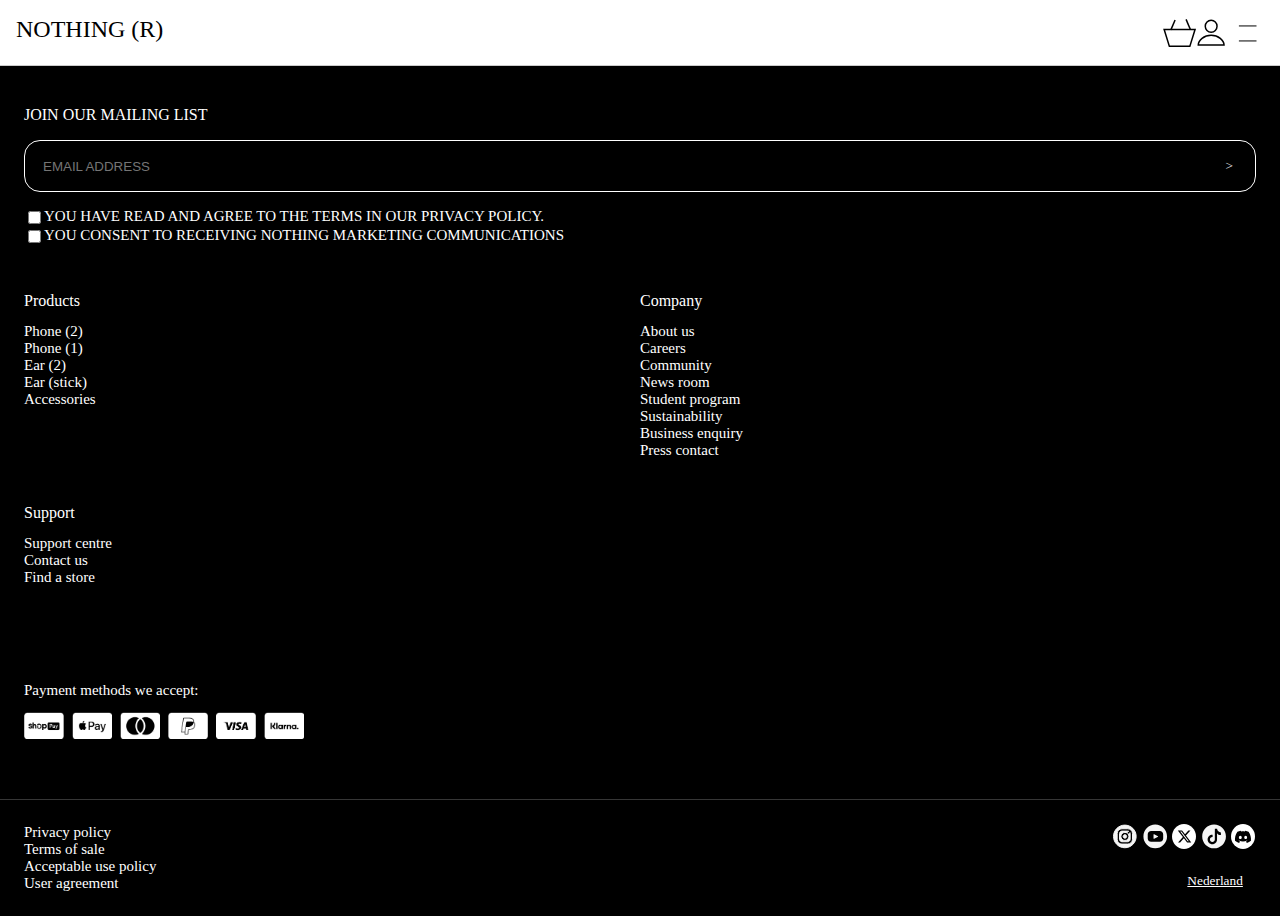
==== phone2.html @ 3a797d5d "Add files via upload" ====
<!DOCTYPE html>
<html lang="en">
	
<head>
	<meta charset="UTF-8">
	<meta name="author" content="Felix Nierman">
	<meta name="viewport" content="width=device-width, initial-scale=1">
	
	<title>Nothing FED Project</title>
	
	<link href="styles/style.css" rel="stylesheet">
	<link rel="icon" type="image/png" href="images/faviconNothing.png">
</head>
<header>
	<!-- Kan verschillende navjes maken voor de verschillende a'tjes -->
	<h1>NOTHING (R)</h1>
	<nav>
		<!-- je kan in een h1 een img zetten. zet de alt Homepagina van Nothing -->
		
		<a href="#"><svg><g stroke="#000" stroke-width="1.5"><path d="m26.8206 27.3565 5.2376-16.7608h-30.90195l5.23762 16.7608z"></path><path d="m12.0775.93459-4.19012 9.95171"></path><path d="m23.0775.35252 4.19 9.95178"></path></g></svg></a>
		<a href="#"><svg><g stroke="#000" stroke-width="1.5"><path d="m14.1563 16.2843c7.114 0 12.881 4.8681 12.881 9.7361h-25.76191c0-4.868 5.76698-9.7361 12.88091-9.7361z"></path><ellipse cx="14.1557" cy="7.2445" rx="5.895" ry="5.89502"></ellipse></g></svg></a>
		
		<button>
			<svg xmlns="http://www.w3.org/2000/svg"><path d="m.892578.939453h17.607422" stroke="#000"></path></svg>
			<svg xmlns="http://www.w3.org/2000/svg"><path d="m.892578.939453h17.607422" stroke="#000"></path></svg>
		</button>
	</nav>
	<nav>
		<ul>
			<li>
				<a href="#">phone</a>
			</li>
			<li>
				<a href="#">audio</a>
			</li>
			<li>
				<a href="#">store</a>
			</li>
			<li>
				<a href="#">community</a>
			</li>
			<li>
				<a href="#">support</a>
			</li>
		</ul>
	</nav>
</header>
<body>
	<!-- foto telefoon -->
	<!-- Phone (2)
 333 reviews
Come to the bright side
Uniquely designed Nothing OS 2.0

New Glyph Interface

50 MP dual rear camera + 32 MP front camera

6.7” flexible LTPO AMOLED display

Snapdragon® 8+ Gen 1 -->


<!-- knopjes -->















	<footer>

		<p>JOIN OUR MAILING LIST</p>
		<forum>
			<div>
				<input type="text" placeholder="EMAIL ADDRESS">
				<button>></button>
			</div>
		</forum>
		<!-- vraag of for goed is  -->
		<div>
			<input type="checkbox"><label for="privacy policy">YOU HAVE READ AND AGREE TO THE TERMS IN OUR PRIVACY POLICY.</label>
		</div>
		<div>
			<input type="checkbox"><label for="marketing">YOU CONSENT TO RECEIVING NOTHING MARKETING COMMUNICATIONS</label>
		</div>
		<nav>
			<div>
				<h2>Products</h2>
				<ul>
					<li>
						<a href="#">Phone (2)</a>
					</li>
					<li>
						<a href="#">Phone (1)</a>
					</li>
					<li>
						<a href="#">Ear (2)</a>
					</li>
					<li>
						<a href="#">Ear (stick)</a>
					</li>
					<li>
						<a href="#">Accessories</a>
					</li>
				</ul>
			</div>

			<div>
				<h2>Company</h2>
				<ul>
					<li>
						<a href="#">About us</a>
					</li>
					<li>
						<a href="#">Careers</a>
					</li>
					<li>
						<a href="#">Community</a>
					</li>
					<li>
						<a href="#">News room</a>
					</li>
					<li>
						<a href="#">Student program</a>
					</li>
					<li>
						<a href="#">Sustainability</a>
					</li>
					<li>
						<a href="#">Business enquiry</a>
					</li>
					<li>
						<a href="#">Press contact</a>
					</li>
				</ul>
			</div>
			
			<div>
				<h2>Support</h2>
				<ul>
					<li>
						<a href="#">Support centre</a>
					</li>
					<li>
						<a href="#">Contact us</a>
					</li>
					<li>
						<a href="#">Find a store</a>
					</li>
				</ul>
			</div>
		</nav>
			<h2>Payment methods we accept:</h2>
			<ul>
				<li>
					<img alt="Shop pay" src="./images/shopPay.png">
				</li>
				<li>
					<img alt="Apple pay" src="./images/applePay.png">
				</li>
				<li>
					<img alt="Mastercard" src="./images/mastercard.png">
				</li>
				<li>
					<img alt="Paypal" src="./images/paypal.png">
				</li>
				<li>
					<img alt="Visa" src="./images/visa.png">
				</li>
				<li>
					<img alt="Klarna" src="./images/klarna.png">
				</li>
			</ul>
		<nav>
			<div>
			<a href="#">Privacy policy</a>
			<a href="#">Terms of sale</a>
			<a href="#">Acceptable use policy</a>
			<a href="#">User agreement</a>
		</div>

		<!-- Socials -->
		<div>
			<a href="#"><svg><g fill="#f5f5f5" stroke="#f5f5f5"><path d="m10.1438 12.4257c0-.9704.7883-1.7587 1.7587-1.7587.9705 0 1.7588.7883 1.7588 1.7587s-.7883 1.7588-1.7588 1.7588c-.9704 0-1.7587-.7884-1.7587-1.7588z"></path><path d="m8.98265 7.1123h5.71785c.3594 0 .701.07758 1.0089.21688-.0259-.00151-.0521-.00227-.0784-.00227-.7378 0-1.3382.60031-1.3382 1.33814 0 .24471.0658.47453.1808.67235-.6987-.58304-1.597-.9344-2.5752-.9344-2.21879 0-4.0266 1.8078-4.0266 4.0266 0 2.2185 1.80393 4.0266 4.0266 4.0266 2.2188 0 4.0266-1.8078 4.0266-4.0266 0-.9903-.3601-1.8987-.9561-2.60105.1949.11109.4207.17465.6621.17465.7378 0 1.3381-.60032 1.3381-1.33815 0-.01247-.0001-.02491-.0005-.03731.1203.28948.1867.60679.1867.93938v5.71788c0 1.354-1.1008 2.4548-2.4548 2.4548h-5.71785c-1.35398 0-2.45482-1.1008-2.45482-2.4548v-5.71788c0-1.35398 1.10084-2.45482 2.45482-2.45482z"></path><path d="m.526123 12.4261c0-6.24792 5.067827-11.31575 11.315677-11.31575 6.2514 0 11.3158 5.06773 11.3158 11.31575 0 6.2479-5.0679 11.3157-11.3158 11.3157-6.24785 0-11.315677-5.0678-11.315677-11.3157zm14.174677 7.6597c2.648 0 4.8043-2.1517 4.8043-4.8008v-5.71786c0-2.65234-2.1561-4.80437-4.8043-4.80437h-5.71789c-2.64852 0-4.80437 2.15585-4.80437 4.80437v5.71786c0 2.6491 2.15639 4.8008 4.80437 4.8008z"></path></g></svg></a>
			<a href="#"><svg><g fill="#f5f5f5"><path d="m14.9187 12.3301-3.7219-2.0243c-.1528-.0852-.6748.0249-.6748.1989v3.9492c0 .174.5185.2841.6712.2024l3.8889-1.9248c.1562-.0853-.0072-.3126-.1634-.4014z"></path><path d="m12.2339.610352c-6.52401 0-11.815687 5.291678-11.815687 11.815748 0 6.524 5.291677 11.8157 11.815687 11.8157 6.5241 0 11.8158-5.2917 11.8158-11.8157 0-6.52407-5.2882-11.815748-11.8158-11.815748zm7.9447 13.832948c0 1.8716-1.5165 3.3917-3.3917 3.3917h-8.66911c-1.87162 0-3.39165-1.5165-3.39165-3.3917v-4.0345c0-1.87158 1.51647-3.39161 3.39165-3.39161h8.66911c1.8716 0 3.3917 1.51648 3.3917 3.39161z"></path></g></svg></a>
			<a href="#"><svg><g clip-path="url(#clip0_520_5)"><path d="M12 25C18.6274 25 24 19.4036 24 12.5C24 5.59644 18.6274 0 12 0C5.37258 0 0 5.59644 0 12.5C0 19.4036 5.37258 25 12 25Z" fill="white"></path><path d="M16.4023 6.40625H18.4707L13.9531 11.5684L19.2676 18.5938H15.1074L11.8467 14.334L8.12012 18.5938H6.04883L10.8799 13.0713L5.78516 6.40625H10.0508L12.9951 10.2998L16.4023 6.40625ZM15.6758 17.3574H16.8213L9.42676 7.57812H8.19629L15.6758 17.3574Z" fill="black"></path></g><defs><clipPath id="clip0_520_5"><rect width="24" height="25" fill="white"></rect></clipPath></defs></svg></a>
			<a href="#"><svg><path d="m12.0715.610352c-6.55393 0-11.86984 5.315918-11.86984 11.869848 0 6.5539 5.31591 11.8698 11.86984 11.8698 6.5539 0 11.8698-5.3159 11.8698-11.8698 0-6.55393-5.3123-11.869848-11.8698-11.869848zm6.8322 10.385648c-.1284.0107-.2533.0178-.3818.0178-1.4021 0-2.7079-.7064-3.4749-1.87658v6.39338c0 2.6116-2.1157 4.7272-4.7273 4.7272-2.61154 0-4.7272-2.1156-4.7272-4.7272s2.11566-4.7272 4.7272-4.7272c.0999 0 .1963.0071.2926.0142v2.3297c-.0963-.0107-.1927-.0285-.2926-.0285-1.33073 0-2.41175 1.081-2.41175 2.4118s1.08102 2.4118 2.41175 2.4118c1.3308 0 2.5081-1.0489 2.5081-2.3833l.025-10.86013h2.2263c.2105 1.99793 1.8195 3.55702 3.8246 3.7033v2.58663z" fill="#f5f5f5"></path></svg></a>
			<a href="#"><svg><ellipse cx="12" cy="12.5" fill="#fff" rx="12" ry="12.5"></ellipse><path d="m17.5781 7.66406c1.8047 2.67974 2.7071 5.68754 2.3789 9.16014 0 0 0 .0274-.0273.0274-1.2031.9023-2.5703 1.5859-4.0195 2.0234-.0274.0273-.0274 0-.0547 0-.3008-.4375-.5743-.875-.8203-1.3398 0-.0274 0-.0547.0273-.0821.4375-.164.8477-.3554 1.2578-.6015.0274 0 .0274-.0547 0-.0821-.082-.0547-.1641-.1093-.2461-.1914-.0273 0-.0273 0-.0547 0-2.5976 1.2031-5.4414 1.2031-8.06638 0-.02734 0-.05468 0-.05468 0-.08203.0821-.16406.1367-.2461.1914-.05468.0274-.02734.0821 0 .0821.38282.2461.82032.4375 1.25782.6015.02734.0274.02734.0547.02734.0821-.24609.4648-.51953.9023-.82031 1.3398-.02735 0-.05469.0273-.05469 0-1.44922-.4375-2.81641-1.1211-4.01953-2.0234-.02735 0-.02735-.0274-.02735-.0274-.27343-3.0078.30079-6.043 2.37891-9.16014h.02735c1.03906-.49218 2.13281-.82031 3.2539-1.01172.02734-.02734.05469 0 .05469 0 .16406.27344.30073.57422.41013.84766 1.2305-.19141 2.461-.19141 3.6914 0 .1094-.27344.2461-.57422.4102-.84766 0 0 .0273-.02734.0547 0 1.1211.19141 2.2148.51954 3.2539 1.01172zm-8.25779 7.32814c.79299 0 1.44919-.7383 1.44919-1.6133 0-.9023-.6289-1.6133-1.44919-1.6133-.79297 0-1.44922.711-1.44922 1.6133 0 .875.65625 1.6133 1.44922 1.6133zm5.33199 0c.8204 0 1.4493-.7383 1.4493-1.6133.0273-.9023-.6289-1.6133-1.4493-1.6133-.7929 0-1.4218.711-1.4218 1.6133 0 .875.6289 1.6133 1.4218 1.6133z" fill="#000"></path></svg></a>
		</div>
			<!-- /* Deze button laat een menu zien met allerlei landen */ -->
			<button>Nederland</button>
		</nav>
		
	</footer>
	<script src="scripts/script.js"></script>
</body>
	
</html>
---- styles/style.css ----
/**************/
/* CSS REMEDY */
/**************/
*, *::after, *::before {
  box-sizing:border-box;  
}






/*********************/
/* CUSTOM PROPERTIES */
/*********************/
@media (prefers-color-scheme: light) {
:root {
	/* startje */
	--color-text:#111;
	--color-background:#eee;

	--color-main: black;
	--color-secondary: white;
	--color-accent: #002F6C;

	--background-color-main: white;
	--background-color-secondary: black;
	--background-color-accent: #002F6C;
	
	--border-color: rgba(0,0,0,0.2);
}
}

/* wel of geen dark of light mode? */
@media (prefers-color-scheme: dark) {
:root {
	/* startje */
	--color-text:#111;
	--color-background:#eee;

	--color-main: black;
	--color-secondary: white;
	--color-accent: #002F6C;

	--background-color-main: white;
	--background-color-secondary: black;
	--background-color-accent: #002F6C;
	
	--border-color: rgba(0,0,0,0.2);
}
}


/****************/
/* JOUW STYLING */
/****************/

/* jouw code */
header {
	display: flex;
	border-bottom: solid var(--border-color) 1px;
	padding: 1em;
}

nav {
	display: flex;
	align-items: center;

}

h1 {
	font-family: "Ndot";
	font-size: 1.5em;
	font-weight: 100;
	margin: 0 auto 0 0;
	color: var(--color-main);
}

nav a {
	display: flex;
	fill: none;
}

nav a svg{
	width: 34px;
	height: 28px;
}

nav button {
	height: 2.5em;
	width: 2.5em;
	position: relative;
	border: none;
	background-color: transparent;
	display: block;
}

nav button:hover {
	cursor: pointer;
}

nav button svg{
	width: 1.4em;
	height: 2px;
	margin: .2em 0em;
	transition: .2s;
}

header nav button svg:nth-of-type(1).animation1{
	transform: translateY(7px) rotate(45deg);
}

header nav button svg:nth-of-type(2).animation2{
	transform: translateY(-7px) rotate(-45deg);
}

header nav:nth-of-type(2) {
	position: absolute;
	left: 0;
	right: 0;
	bottom: auto;
	top: 4.1em;

	translate: -100% -100%;

	z-index: 2;

	background-color: var(--background-color-main);
	
}

header nav:nth-of-type(2).showMenu {
	translate: 0% 0%;
}

header nav:nth-of-type(2) ul {
	display: flex;
	flex-direction: column;
	list-style: none;
	
	font-family: "Ndot";
	margin: 0;
	padding: 0;
	width: 100%;
}

header nav:nth-of-type(2) ul li a {
	padding: 1em 1em 1em 1em;
	border-bottom: solid var(--border-color) 1px;
	text-decoration: none;
	color: var(--color-main);
}

/* ////////////////////////////////// */
/* 				body				  */
/* ////////////////////////////////// */


body {
	margin: 0;
	padding: 0;
	font-family: "Ntype 82 Mono";
}

@media screen and (min-width: 700px) {
	section section {
		display: grid;
		grid-template-columns: 2fr 400px;
		
	}
}

/* > betekent direct-child-combinator */
body > p:first-of-type {
	text-align: center;
	position: sticky;
	top: 0;
	background-color: var(--background-color-main);
	z-index: 1;
	padding: .1em 0;
	margin: 0;
	border-bottom: solid var(--border-color) 1px;

}

section div:first-of-type {
	position: relative;
	overflow: hidden;
	
	display: flex;
	justify-content: center;
	height: 50em;
}

section div:nth-of-type(2) {
	width: 90%;
	margin: auto auto 2em auto ;
}

section div:first-of-type p {
	font-family: "Ndot";
	font-weight: 500;
	font-size: 5em;
	writing-mode: vertical-rl;


	position: absolute;
	left: 0;
	margin: 0;
}

section:last-of-type div:first-of-type p {
	color: white;
}

section div img {
	min-height: fit-content;
	min-width: 100%;
	object-fit: cover;
}

section a:focus {
	background-color: #012452;
	outline: solid #012452;
}

section a {
	display: flex;
	justify-content: center;
	align-content: center;

	background-color: var(--background-color-accent);
	color: var(--color-secondary);

	border-radius: 3em;
	padding: .8em;

	text-decoration: none;
	width: 100%;
}

section:nth-of-type(2) ul li{
	list-style: none;
}

section:nth-of-type(2) ul li p:first-of-type{
	font-weight: bold;
}
/* ////////////////////////////////// */
/* 				FOOTER				  */
/* ////////////////////////////////// */

footer {
	background-color: var(--background-color-secondary);
	color: var(--color-secondary);
	padding: 1.5em;

}

footer forum div {
	border: solid var(--color-secondary) 1px;
	border-radius: 1em;
	padding: 1em;
	background-color: var(--background-color-secondary);
	display: flex;
	justify-content: space-between;
	position: relative;
}

footer forum div input[type="text"] {
	border: none;
	background-color: transparent;
}

footer forum div button {
	font-family: "Ndot";
	border: none;
	background-color: transparent;
	color: var(--color-secondary);
}

footer > div:nth-of-type(1) {
	margin-top: 1em;
	display: flex;
	align-items: flex-start;	
}

footer > div:nth-of-type(2) {
	margin-bottom: 1em;	
	display: flex;
	align-items: flex-start;	
}

footer > div label {
	font-size: 15px;
	font-weight: lighter;
}

footer nav:nth-of-type(1) {
	display: grid;
	grid-template-columns: 1fr 1fr;
	align-items: start;
	margin-bottom: 5em;
}

footer nav:nth-of-type(1) div {
	display: flex;
	flex-direction: column;
	margin: 1em 0;

}

footer nav:nth-of-type(1) div h2 {
	font-size: 16px;
	font-weight: lighter;
}

footer nav:nth-of-type(1) div ul {
	list-style: none;
	margin: 0;
	padding: 0;

}

footer nav:nth-of-type(1) div ul li a{
	text-decoration: none;
	color: var(--color-secondary);
}

footer > h2 {
	font-weight: lighter;
	font-size: 15px;
}

footer > ul {
	list-style: none;
	display: flex;
	padding: 0;
	margin: 0 0 5em 0;
}

footer > ul li img {
	width: 2.5em;
	margin: 0 .5em 0 0;

}

footer > nav:nth-of-type(2) {
	display: grid;
	grid-template-columns: 1fr 1fr;
	align-items: start;
	border-top: solid rgb(54, 54, 54) 1px;
	padding: 1.5em;
	margin: -1.5em;
	position: relative;
}

footer > nav:nth-of-type(2) div:nth-of-type(1){
	display: flex;
	flex-direction: column;
}

footer > nav:nth-of-type(2) div:nth-of-type(2){
	display: flex;
	justify-content: end;
}

footer > nav a {
	font-weight: lighter;
	font-size: 15px;
	text-decoration: none;
	color: var(--color-secondary);
}

footer > nav a svg {
	fill: none;
	height: 25px;
	width: 25px;
	margin: 0 0 0 .3em;
}

footer > nav button {
	width: 3em;
	color: var(--color-secondary);
	text-decoration: underline;
	font-family: "Ntype 82 Mono";
	position: absolute;
	right: 4.4em;
	bottom: 1.4em;
}
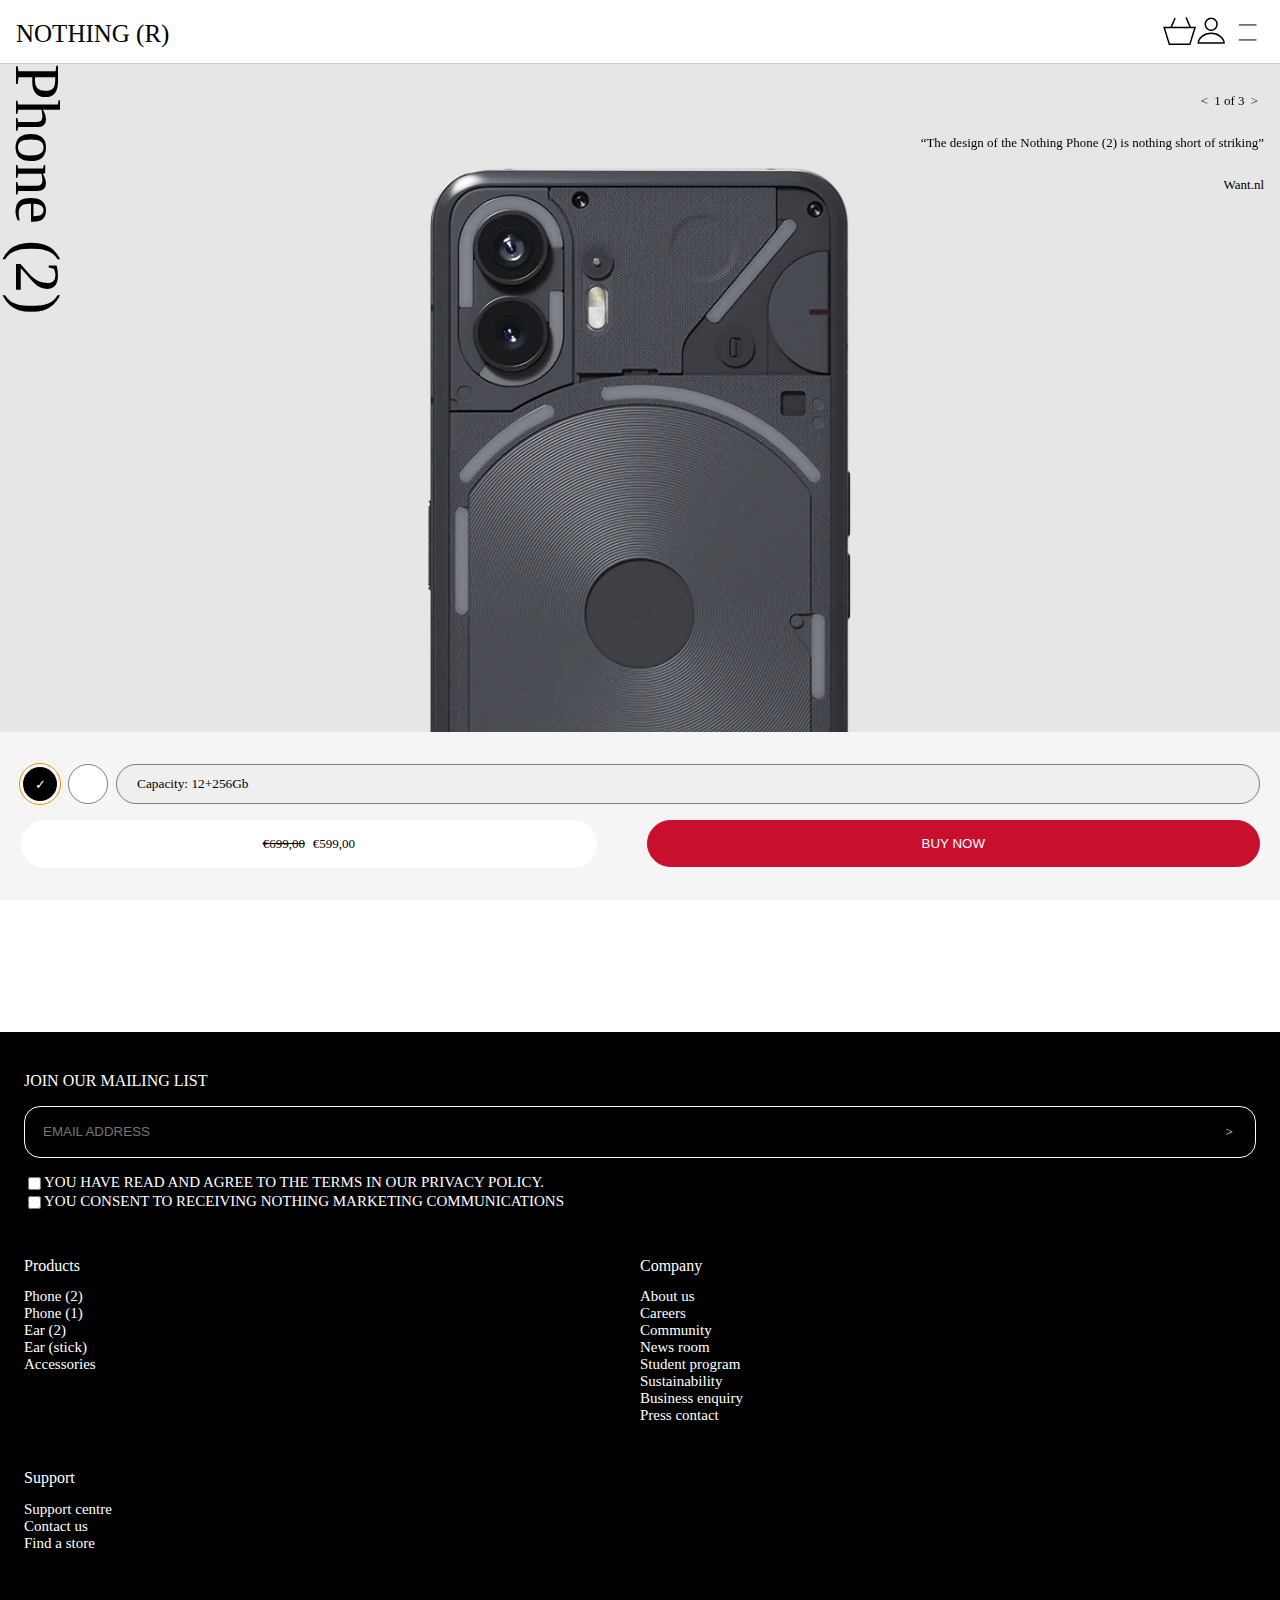
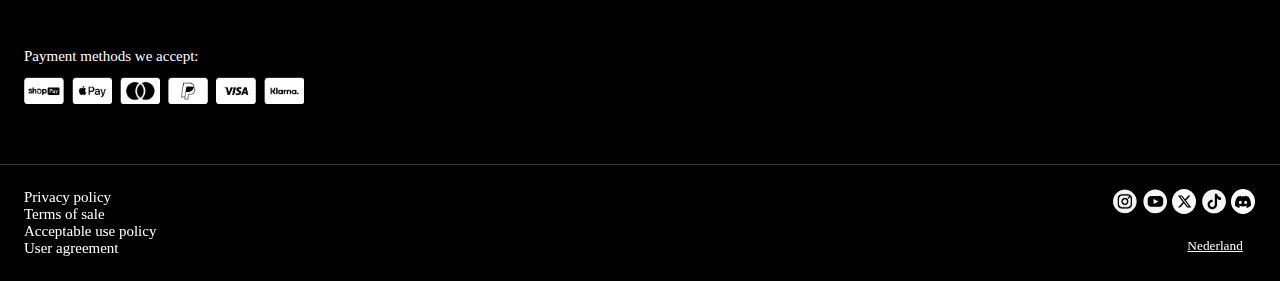
==== commit 39594c49: "Add files via upload" ====
--- a/phone2.html
+++ b/phone2.html
@@ -12,14 +12,10 @@
 	<link rel="icon" type="image/png" href="images/faviconNothing.png">
 </head>
 <header>
-	<!-- Kan verschillende navjes maken voor de verschillende a'tjes -->
-	<h1>NOTHING (R)</h1>
+	<h1> <a href="./index.html">NOTHING (R)</a></h1>
 	<nav>
-		<!-- je kan in een h1 een img zetten. zet de alt Homepagina van Nothing -->
-		
-		<a href="#"><svg><g stroke="#000" stroke-width="1.5"><path d="m26.8206 27.3565 5.2376-16.7608h-30.90195l5.23762 16.7608z"></path><path d="m12.0775.93459-4.19012 9.95171"></path><path d="m23.0775.35252 4.19 9.95178"></path></g></svg></a>
-		<a href="#"><svg><g stroke="#000" stroke-width="1.5"><path d="m14.1563 16.2843c7.114 0 12.881 4.8681 12.881 9.7361h-25.76191c0-4.868 5.76698-9.7361 12.88091-9.7361z"></path><ellipse cx="14.1557" cy="7.2445" rx="5.895" ry="5.89502"></ellipse></g></svg></a>
-		
+		<a href="./index.html"><svg><g stroke="#000" stroke-width="1.5"><path d="m26.8206 27.3565 5.2376-16.7608h-30.90195l5.23762 16.7608z"></path><path d="m12.0775.93459-4.19012 9.95171"></path><path d="m23.0775.35252 4.19 9.95178"></path></g></svg></a>
+		<a href="./index.html"><svg><g stroke="#000" stroke-width="1.5"><path d="m14.1563 16.2843c7.114 0 12.881 4.8681 12.881 9.7361h-25.76191c0-4.868 5.76698-9.7361 12.88091-9.7361z"></path><ellipse cx="14.1557" cy="7.2445" rx="5.895" ry="5.89502"></ellipse></g></svg></a>
 		<button>
 			<svg xmlns="http://www.w3.org/2000/svg"><path d="m.892578.939453h17.607422" stroke="#000"></path></svg>
 			<svg xmlns="http://www.w3.org/2000/svg"><path d="m.892578.939453h17.607422" stroke="#000"></path></svg>
@@ -27,41 +23,50 @@
 	</nav>
 	<nav>
 		<ul>
-			<li>
-				<a href="#">phone</a>
-			</li>
-			<li>
-				<a href="#">audio</a>
-			</li>
-			<li>
-				<a href="#">store</a>
-			</li>
-			<li>
-				<a href="#">community</a>
-			</li>
-			<li>
-				<a href="#">support</a>
-			</li>
+			<li><a href="./index.html">phone</a></li>
+			<li><a href="./index.html">audio</a></li>
+			<li><a href="./index.html">store</a></li>
+			<li><a href="./index.html">community</a></li>
+			<li><a href="./index.html">support</a></li>
 		</ul>
 	</nav>
 </header>
-<body>
-	<!-- foto telefoon -->
-	<!-- Phone (2)
- 333 reviews
-Come to the bright side
-Uniquely designed Nothing OS 2.0
-
-New Glyph Interface
-
-50 MP dual rear camera + 32 MP front camera
-
-6.7” flexible LTPO AMOLED display
-
-Snapdragon® 8+ Gen 1 -->
-
-
-<!-- knopjes -->
+<body class="phone2">
+	<section>
+		<div>
+			<p>Phone (2)</p>
+			<img src="./images/phone(2).png" alt="Picture of Phone 2 with an octopus behind it">
+		</div>
+		<div>
+			<div>
+				<button><</button>
+				<p>1 of 3</p>
+				<button>></button>
+			</div>
+			<p>“The design of the Nothing Phone (2) is nothing short of striking”</p>
+			<p>Want.nl</p>
+		</div>
+	</section>
+
+	<section>
+		<div>
+			<button class="active">✓</button>
+			<button>✓</button>
+			<button>Capacity: 12+256Gb</button>
+		</div>
+		<div>
+			<p>€699,00</p>
+			<p>€599,00</p>
+		</div>
+		
+			<button>BUY NOW</button>
+		
+	</section>
+	
+
+
+
+
 
 
 
@@ -80,37 +85,37 @@
 	<footer>
 
 		<p>JOIN OUR MAILING LIST</p>
-		<forum>
-			<div>
-				<input type="text" placeholder="EMAIL ADDRESS">
+		<form action="index.html">
+			<div>
+				<input type="email" placeholder="EMAIL ADDRESS">
 				<button>></button>
 			</div>
-		</forum>
+		</form>
 		<!-- vraag of for goed is  -->
 		<div>
-			<input type="checkbox"><label for="privacy policy">YOU HAVE READ AND AGREE TO THE TERMS IN OUR PRIVACY POLICY.</label>
-		</div>
-		<div>
-			<input type="checkbox"><label for="marketing">YOU CONSENT TO RECEIVING NOTHING MARKETING COMMUNICATIONS</label>
+			<input type="checkbox" id="privacy"><label for="privacy">YOU HAVE READ AND AGREE TO THE TERMS IN OUR PRIVACY POLICY.</label>
+		</div>
+		<div>
+			<input type="checkbox" id="marketing"><label for="marketing">YOU CONSENT TO RECEIVING NOTHING MARKETING COMMUNICATIONS</label>
 		</div>
 		<nav>
 			<div>
 				<h2>Products</h2>
 				<ul>
 					<li>
-						<a href="#">Phone (2)</a>
-					</li>
-					<li>
-						<a href="#">Phone (1)</a>
-					</li>
-					<li>
-						<a href="#">Ear (2)</a>
-					</li>
-					<li>
-						<a href="#">Ear (stick)</a>
-					</li>
-					<li>
-						<a href="#">Accessories</a>
+						<a href="./index.html">Phone (2)</a>
+					</li>
+					<li>
+						<a href="./index.html">Phone (1)</a>
+					</li>
+					<li>
+						<a href="./index.html">Ear (2)</a>
+					</li>
+					<li>
+						<a href="./index.html">Ear (stick)</a>
+					</li>
+					<li>
+						<a href="./index.html">Accessories</a>
 					</li>
 				</ul>
 			</div>
@@ -119,28 +124,28 @@
 				<h2>Company</h2>
 				<ul>
 					<li>
-						<a href="#">About us</a>
-					</li>
-					<li>
-						<a href="#">Careers</a>
-					</li>
-					<li>
-						<a href="#">Community</a>
-					</li>
-					<li>
-						<a href="#">News room</a>
-					</li>
-					<li>
-						<a href="#">Student program</a>
-					</li>
-					<li>
-						<a href="#">Sustainability</a>
-					</li>
-					<li>
-						<a href="#">Business enquiry</a>
-					</li>
-					<li>
-						<a href="#">Press contact</a>
+						<a href="./index.html">About us</a>
+					</li>
+					<li>
+						<a href="./index.html">Careers</a>
+					</li>
+					<li>
+						<a href="./index.html">Community</a>
+					</li>
+					<li>
+						<a href="./index.html">News room</a>
+					</li>
+					<li>
+						<a href="./index.html">Student program</a>
+					</li>
+					<li>
+						<a href="./index.html">Sustainability</a>
+					</li>
+					<li>
+						<a href="./index.html">Business enquiry</a>
+					</li>
+					<li>
+						<a href="./index.html">Press contact</a>
 					</li>
 				</ul>
 			</div>
@@ -149,13 +154,13 @@
 				<h2>Support</h2>
 				<ul>
 					<li>
-						<a href="#">Support centre</a>
-					</li>
-					<li>
-						<a href="#">Contact us</a>
-					</li>
-					<li>
-						<a href="#">Find a store</a>
+						<a href="./index.html">Support centre</a>
+					</li>
+					<li>
+						<a href="./index.html">Contact us</a>
+					</li>
+					<li>
+						<a href="./index.html">Find a store</a>
 					</li>
 				</ul>
 			</div>
@@ -183,19 +188,19 @@
 			</ul>
 		<nav>
 			<div>
-			<a href="#">Privacy policy</a>
-			<a href="#">Terms of sale</a>
-			<a href="#">Acceptable use policy</a>
-			<a href="#">User agreement</a>
+			<a href="./index.html">Privacy policy</a>
+			<a href="./index.html">Terms of sale</a>
+			<a href="./index.html">Acceptable use policy</a>
+			<a href="./index.html">User agreement</a>
 		</div>
 
 		<!-- Socials -->
 		<div>
-			<a href="#"><svg><g fill="#f5f5f5" stroke="#f5f5f5"><path d="m10.1438 12.4257c0-.9704.7883-1.7587 1.7587-1.7587.9705 0 1.7588.7883 1.7588 1.7587s-.7883 1.7588-1.7588 1.7588c-.9704 0-1.7587-.7884-1.7587-1.7588z"></path><path d="m8.98265 7.1123h5.71785c.3594 0 .701.07758 1.0089.21688-.0259-.00151-.0521-.00227-.0784-.00227-.7378 0-1.3382.60031-1.3382 1.33814 0 .24471.0658.47453.1808.67235-.6987-.58304-1.597-.9344-2.5752-.9344-2.21879 0-4.0266 1.8078-4.0266 4.0266 0 2.2185 1.80393 4.0266 4.0266 4.0266 2.2188 0 4.0266-1.8078 4.0266-4.0266 0-.9903-.3601-1.8987-.9561-2.60105.1949.11109.4207.17465.6621.17465.7378 0 1.3381-.60032 1.3381-1.33815 0-.01247-.0001-.02491-.0005-.03731.1203.28948.1867.60679.1867.93938v5.71788c0 1.354-1.1008 2.4548-2.4548 2.4548h-5.71785c-1.35398 0-2.45482-1.1008-2.45482-2.4548v-5.71788c0-1.35398 1.10084-2.45482 2.45482-2.45482z"></path><path d="m.526123 12.4261c0-6.24792 5.067827-11.31575 11.315677-11.31575 6.2514 0 11.3158 5.06773 11.3158 11.31575 0 6.2479-5.0679 11.3157-11.3158 11.3157-6.24785 0-11.315677-5.0678-11.315677-11.3157zm14.174677 7.6597c2.648 0 4.8043-2.1517 4.8043-4.8008v-5.71786c0-2.65234-2.1561-4.80437-4.8043-4.80437h-5.71789c-2.64852 0-4.80437 2.15585-4.80437 4.80437v5.71786c0 2.6491 2.15639 4.8008 4.80437 4.8008z"></path></g></svg></a>
-			<a href="#"><svg><g fill="#f5f5f5"><path d="m14.9187 12.3301-3.7219-2.0243c-.1528-.0852-.6748.0249-.6748.1989v3.9492c0 .174.5185.2841.6712.2024l3.8889-1.9248c.1562-.0853-.0072-.3126-.1634-.4014z"></path><path d="m12.2339.610352c-6.52401 0-11.815687 5.291678-11.815687 11.815748 0 6.524 5.291677 11.8157 11.815687 11.8157 6.5241 0 11.8158-5.2917 11.8158-11.8157 0-6.52407-5.2882-11.815748-11.8158-11.815748zm7.9447 13.832948c0 1.8716-1.5165 3.3917-3.3917 3.3917h-8.66911c-1.87162 0-3.39165-1.5165-3.39165-3.3917v-4.0345c0-1.87158 1.51647-3.39161 3.39165-3.39161h8.66911c1.8716 0 3.3917 1.51648 3.3917 3.39161z"></path></g></svg></a>
-			<a href="#"><svg><g clip-path="url(#clip0_520_5)"><path d="M12 25C18.6274 25 24 19.4036 24 12.5C24 5.59644 18.6274 0 12 0C5.37258 0 0 5.59644 0 12.5C0 19.4036 5.37258 25 12 25Z" fill="white"></path><path d="M16.4023 6.40625H18.4707L13.9531 11.5684L19.2676 18.5938H15.1074L11.8467 14.334L8.12012 18.5938H6.04883L10.8799 13.0713L5.78516 6.40625H10.0508L12.9951 10.2998L16.4023 6.40625ZM15.6758 17.3574H16.8213L9.42676 7.57812H8.19629L15.6758 17.3574Z" fill="black"></path></g><defs><clipPath id="clip0_520_5"><rect width="24" height="25" fill="white"></rect></clipPath></defs></svg></a>
-			<a href="#"><svg><path d="m12.0715.610352c-6.55393 0-11.86984 5.315918-11.86984 11.869848 0 6.5539 5.31591 11.8698 11.86984 11.8698 6.5539 0 11.8698-5.3159 11.8698-11.8698 0-6.55393-5.3123-11.869848-11.8698-11.869848zm6.8322 10.385648c-.1284.0107-.2533.0178-.3818.0178-1.4021 0-2.7079-.7064-3.4749-1.87658v6.39338c0 2.6116-2.1157 4.7272-4.7273 4.7272-2.61154 0-4.7272-2.1156-4.7272-4.7272s2.11566-4.7272 4.7272-4.7272c.0999 0 .1963.0071.2926.0142v2.3297c-.0963-.0107-.1927-.0285-.2926-.0285-1.33073 0-2.41175 1.081-2.41175 2.4118s1.08102 2.4118 2.41175 2.4118c1.3308 0 2.5081-1.0489 2.5081-2.3833l.025-10.86013h2.2263c.2105 1.99793 1.8195 3.55702 3.8246 3.7033v2.58663z" fill="#f5f5f5"></path></svg></a>
-			<a href="#"><svg><ellipse cx="12" cy="12.5" fill="#fff" rx="12" ry="12.5"></ellipse><path d="m17.5781 7.66406c1.8047 2.67974 2.7071 5.68754 2.3789 9.16014 0 0 0 .0274-.0273.0274-1.2031.9023-2.5703 1.5859-4.0195 2.0234-.0274.0273-.0274 0-.0547 0-.3008-.4375-.5743-.875-.8203-1.3398 0-.0274 0-.0547.0273-.0821.4375-.164.8477-.3554 1.2578-.6015.0274 0 .0274-.0547 0-.0821-.082-.0547-.1641-.1093-.2461-.1914-.0273 0-.0273 0-.0547 0-2.5976 1.2031-5.4414 1.2031-8.06638 0-.02734 0-.05468 0-.05468 0-.08203.0821-.16406.1367-.2461.1914-.05468.0274-.02734.0821 0 .0821.38282.2461.82032.4375 1.25782.6015.02734.0274.02734.0547.02734.0821-.24609.4648-.51953.9023-.82031 1.3398-.02735 0-.05469.0273-.05469 0-1.44922-.4375-2.81641-1.1211-4.01953-2.0234-.02735 0-.02735-.0274-.02735-.0274-.27343-3.0078.30079-6.043 2.37891-9.16014h.02735c1.03906-.49218 2.13281-.82031 3.2539-1.01172.02734-.02734.05469 0 .05469 0 .16406.27344.30073.57422.41013.84766 1.2305-.19141 2.461-.19141 3.6914 0 .1094-.27344.2461-.57422.4102-.84766 0 0 .0273-.02734.0547 0 1.1211.19141 2.2148.51954 3.2539 1.01172zm-8.25779 7.32814c.79299 0 1.44919-.7383 1.44919-1.6133 0-.9023-.6289-1.6133-1.44919-1.6133-.79297 0-1.44922.711-1.44922 1.6133 0 .875.65625 1.6133 1.44922 1.6133zm5.33199 0c.8204 0 1.4493-.7383 1.4493-1.6133.0273-.9023-.6289-1.6133-1.4493-1.6133-.7929 0-1.4218.711-1.4218 1.6133 0 .875.6289 1.6133 1.4218 1.6133z" fill="#000"></path></svg></a>
+			<a href="./index.html"><svg><g fill="#f5f5f5" stroke="#f5f5f5"><path d="m10.1438 12.4257c0-.9704.7883-1.7587 1.7587-1.7587.9705 0 1.7588.7883 1.7588 1.7587s-.7883 1.7588-1.7588 1.7588c-.9704 0-1.7587-.7884-1.7587-1.7588z"></path><path d="m8.98265 7.1123h5.71785c.3594 0 .701.07758 1.0089.21688-.0259-.00151-.0521-.00227-.0784-.00227-.7378 0-1.3382.60031-1.3382 1.33814 0 .24471.0658.47453.1808.67235-.6987-.58304-1.597-.9344-2.5752-.9344-2.21879 0-4.0266 1.8078-4.0266 4.0266 0 2.2185 1.80393 4.0266 4.0266 4.0266 2.2188 0 4.0266-1.8078 4.0266-4.0266 0-.9903-.3601-1.8987-.9561-2.60105.1949.11109.4207.17465.6621.17465.7378 0 1.3381-.60032 1.3381-1.33815 0-.01247-.0001-.02491-.0005-.03731.1203.28948.1867.60679.1867.93938v5.71788c0 1.354-1.1008 2.4548-2.4548 2.4548h-5.71785c-1.35398 0-2.45482-1.1008-2.45482-2.4548v-5.71788c0-1.35398 1.10084-2.45482 2.45482-2.45482z"></path><path d="m.526123 12.4261c0-6.24792 5.067827-11.31575 11.315677-11.31575 6.2514 0 11.3158 5.06773 11.3158 11.31575 0 6.2479-5.0679 11.3157-11.3158 11.3157-6.24785 0-11.315677-5.0678-11.315677-11.3157zm14.174677 7.6597c2.648 0 4.8043-2.1517 4.8043-4.8008v-5.71786c0-2.65234-2.1561-4.80437-4.8043-4.80437h-5.71789c-2.64852 0-4.80437 2.15585-4.80437 4.80437v5.71786c0 2.6491 2.15639 4.8008 4.80437 4.8008z"></path></g></svg></a>
+			<a href="./index.html"><svg><g fill="#f5f5f5"><path d="m14.9187 12.3301-3.7219-2.0243c-.1528-.0852-.6748.0249-.6748.1989v3.9492c0 .174.5185.2841.6712.2024l3.8889-1.9248c.1562-.0853-.0072-.3126-.1634-.4014z"></path><path d="m12.2339.610352c-6.52401 0-11.815687 5.291678-11.815687 11.815748 0 6.524 5.291677 11.8157 11.815687 11.8157 6.5241 0 11.8158-5.2917 11.8158-11.8157 0-6.52407-5.2882-11.815748-11.8158-11.815748zm7.9447 13.832948c0 1.8716-1.5165 3.3917-3.3917 3.3917h-8.66911c-1.87162 0-3.39165-1.5165-3.39165-3.3917v-4.0345c0-1.87158 1.51647-3.39161 3.39165-3.39161h8.66911c1.8716 0 3.3917 1.51648 3.3917 3.39161z"></path></g></svg></a>
+			<a href="./index.html"><svg><g clip-path="url(#clip0_520_5)"><path d="M12 25C18.6274 25 24 19.4036 24 12.5C24 5.59644 18.6274 0 12 0C5.37258 0 0 5.59644 0 12.5C0 19.4036 5.37258 25 12 25Z" fill="white"></path><path d="M16.4023 6.40625H18.4707L13.9531 11.5684L19.2676 18.5938H15.1074L11.8467 14.334L8.12012 18.5938H6.04883L10.8799 13.0713L5.78516 6.40625H10.0508L12.9951 10.2998L16.4023 6.40625ZM15.6758 17.3574H16.8213L9.42676 7.57812H8.19629L15.6758 17.3574Z" fill="black"></path></g><defs><clipPath id="clip0_520_5"><rect width="24" height="25" fill="white"></rect></clipPath></defs></svg></a>
+			<a href="./index.html"><svg><path d="m12.0715.610352c-6.55393 0-11.86984 5.315918-11.86984 11.869848 0 6.5539 5.31591 11.8698 11.86984 11.8698 6.5539 0 11.8698-5.3159 11.8698-11.8698 0-6.55393-5.3123-11.869848-11.8698-11.869848zm6.8322 10.385648c-.1284.0107-.2533.0178-.3818.0178-1.4021 0-2.7079-.7064-3.4749-1.87658v6.39338c0 2.6116-2.1157 4.7272-4.7273 4.7272-2.61154 0-4.7272-2.1156-4.7272-4.7272s2.11566-4.7272 4.7272-4.7272c.0999 0 .1963.0071.2926.0142v2.3297c-.0963-.0107-.1927-.0285-.2926-.0285-1.33073 0-2.41175 1.081-2.41175 2.4118s1.08102 2.4118 2.41175 2.4118c1.3308 0 2.5081-1.0489 2.5081-2.3833l.025-10.86013h2.2263c.2105 1.99793 1.8195 3.55702 3.8246 3.7033v2.58663z" fill="#f5f5f5"></path></svg></a>
+			<a href="./index.html"><svg><ellipse cx="12" cy="12.5" fill="#fff" rx="12" ry="12.5"></ellipse><path d="m17.5781 7.66406c1.8047 2.67974 2.7071 5.68754 2.3789 9.16014 0 0 0 .0274-.0273.0274-1.2031.9023-2.5703 1.5859-4.0195 2.0234-.0274.0273-.0274 0-.0547 0-.3008-.4375-.5743-.875-.8203-1.3398 0-.0274 0-.0547.0273-.0821.4375-.164.8477-.3554 1.2578-.6015.0274 0 .0274-.0547 0-.0821-.082-.0547-.1641-.1093-.2461-.1914-.0273 0-.0273 0-.0547 0-2.5976 1.2031-5.4414 1.2031-8.06638 0-.02734 0-.05468 0-.05468 0-.08203.0821-.16406.1367-.2461.1914-.05468.0274-.02734.0821 0 .0821.38282.2461.82032.4375 1.25782.6015.02734.0274.02734.0547.02734.0821-.24609.4648-.51953.9023-.82031 1.3398-.02735 0-.05469.0273-.05469 0-1.44922-.4375-2.81641-1.1211-4.01953-2.0234-.02735 0-.02735-.0274-.02735-.0274-.27343-3.0078.30079-6.043 2.37891-9.16014h.02735c1.03906-.49218 2.13281-.82031 3.2539-1.01172.02734-.02734.05469 0 .05469 0 .16406.27344.30073.57422.41013.84766 1.2305-.19141 2.461-.19141 3.6914 0 .1094-.27344.2461-.57422.4102-.84766 0 0 .0273-.02734.0547 0 1.1211.19141 2.2148.51954 3.2539 1.01172zm-8.25779 7.32814c.79299 0 1.44919-.7383 1.44919-1.6133 0-.9023-.6289-1.6133-1.44919-1.6133-.79297 0-1.44922.711-1.44922 1.6133 0 .875.65625 1.6133 1.44922 1.6133zm5.33199 0c.8204 0 1.4493-.7383 1.4493-1.6133.0273-.9023-.6289-1.6133-1.4493-1.6133-.7929 0-1.4218.711-1.4218 1.6133 0 .875.6289 1.6133 1.4218 1.6133z" fill="#000"></path></svg></a>
 		</div>
 			<!-- /* Deze button laat een menu zien met allerlei landen */ -->
 			<button>Nederland</button>
--- a/styles/style.css
+++ b/styles/style.css
@@ -59,21 +59,26 @@
 header {
 	display: flex;
 	border-bottom: solid var(--border-color) 1px;
-	padding: 1em;
+	padding: .8em 1em;
 }
 
 nav {
 	display: flex;
 	align-items: center;
-
 }
 
 h1 {
+	margin: 0 auto 0 0;
+	padding: 0;
+}
+
+h1 a {
 	font-family: "Ndot";
-	font-size: 1.5em;
+	font-size: 25px;
 	font-weight: 100;
 	margin: 0 auto 0 0;
 	color: var(--color-main);
+	text-decoration: none;
 }
 
 nav a {
@@ -92,7 +97,6 @@
 	position: relative;
 	border: none;
 	background-color: transparent;
-	display: block;
 }
 
 nav button:hover {
@@ -114,6 +118,8 @@
 	transform: translateY(-7px) rotate(-45deg);
 }
 
+
+/* header bla bla:focus-within blabla.openmenu zorgt ervoor dat je de nav laat zien en kan bewegen als er gefocust wordt. */
 header nav:nth-of-type(2) {
 	position: absolute;
 	left: 0;
@@ -197,7 +203,7 @@
 	margin: auto auto 2em auto ;
 }
 
-section div:first-of-type p {
+section > div:first-of-type > p {
 	font-family: "Ndot";
 	font-weight: 500;
 	font-size: 5em;
@@ -219,11 +225,6 @@
 	object-fit: cover;
 }
 
-section a:focus {
-	background-color: #012452;
-	outline: solid #012452;
-}
-
 section a {
 	display: flex;
 	justify-content: center;
@@ -232,12 +233,27 @@
 	background-color: var(--background-color-accent);
 	color: var(--color-secondary);
 
+	border: solid var(--color-accent) 3px;
 	border-radius: 3em;
 	padding: .8em;
 
 	text-decoration: none;
 	width: 100%;
 }
+
+section a:hover {
+	background-color: var(--background-color-main);
+	color: var(--color-main);
+	border: solid var(--color-accent) 3px;
+}
+
+section a:focus {
+	background-color: var(--background-color-accent);
+	outline: solid var(--color-accent);
+	color: var(--color-secondary);
+	border: solid var(--color-secondary) 3px;
+}
+
 
 section:nth-of-type(2) ul li{
 	list-style: none;
@@ -257,7 +273,7 @@
 
 }
 
-footer forum div {
+footer form div {
 	border: solid var(--color-secondary) 1px;
 	border-radius: 1em;
 	padding: 1em;
@@ -267,12 +283,12 @@
 	position: relative;
 }
 
-footer forum div input[type="text"] {
+footer form div input[type="email"] {
 	border: none;
 	background-color: transparent;
 }
 
-footer forum div button {
+footer form div button {
 	font-family: "Ndot";
 	border: none;
 	background-color: transparent;
@@ -387,4 +403,152 @@
 	position: absolute;
 	right: 4.4em;
 	bottom: 1.4em;
+}
+
+
+/* TWEEDE PAGINA */
+body[class="phone2"] section:nth-of-type(1) > div:first-of-type {
+	width: 100%;
+	background-color: rgb(230, 230, 230);
+}
+
+body[class="phone2"] section div p:first-of-type {
+	color: var(--color-main);
+	font-size: 4em;
+	z-index: 1;
+}
+
+body[class="phone2"] section div img {
+	width: 150%;
+	height: auto;
+
+	position: absolute;
+	overflow: hidden;
+}
+
+body[class="phone2"] section:nth-of-type(1) div:nth-of-type(2) {
+	display: flex;
+	flex-direction: column;
+	align-items: end;
+
+	position: absolute;
+	right: 1em;
+	top: 5em;
+}
+
+body[class="phone2"] section div:nth-of-type(2) p{
+	color: var(--color-main);
+	font-size: 13px;
+	max-width: 30%;
+	text-align: end;
+}
+
+body[class="phone2"] section div:nth-of-type(2) div{
+	width: 40%;
+	height: auto;
+	display: flex;
+	justify-content: end;
+}
+
+body[class="phone2"] section div:nth-of-type(2) div button{
+	background-color: transparent;
+	border: none;
+	font-family: "Ndot";
+}
+
+
+/* STICKY MENU  */
+body[class="phone2"] section:nth-of-type(2) {
+	display: grid;
+	grid-template-columns: 50% 50%;
+	
+	background-color: rgb(245, 245, 245);
+	padding: 1em 0 2em 0;
+
+	position: sticky;
+	left: 0;
+	right: 0;
+	bottom: 0;
+}
+
+body[class="phone2"] section:nth-of-type(2) div{
+	margin: 0;
+	padding: 1em;
+	height: fit-content;
+}
+
+body[class="phone2"] section:nth-of-type(2) div:first-of-type {
+	grid-column: span 2;
+}
+
+body[class="phone2"] section:nth-of-type(2) div:first-of-type button:nth-of-type(1) {
+	border-radius: 3em;
+	border: solid white 1px;
+	width: 3em;
+	height: 3em;
+	background-color: black;
+	color: black;
+	margin: 0 .3em;
+}
+
+body[class="phone2"] section:nth-of-type(2) div:first-of-type button:nth-of-type(1).active {
+	color: white;
+	outline: solid rgb(255, 136, 0) 1px;
+	border: solid white 3px;
+
+}
+
+body[class="phone2"] section:nth-of-type(2) div:first-of-type button:nth-of-type(2) {
+	border-radius: 3em;
+	border: solid gray 1px;
+	width: 3em;
+	height: 3em;
+	background-color: white;
+	color: white;
+	margin: 0 .3em;
+}
+
+body[class="phone2"] section:nth-of-type(2) div:first-of-type button:nth-of-type(2).active {
+	color: black;
+	outline: solid rgb(255, 136, 0) 1px;
+	border: solid gray 3px;
+
+}
+
+body[class="phone2"] section:nth-of-type(2) div:first-of-type button:nth-of-type(3) {
+	border-radius: 3em;
+	border: solid grey 1px;
+	flex-grow: 1;
+	margin: 0 .3em;
+	padding-left: 1.5em;
+	text-align: start;
+	font-family: "Ntype 82 Mono";
+}
+
+body[class="phone2"] section:nth-of-type(2) div:nth-of-type(2) {
+	display: flex;
+	justify-content: center;
+	align-items: center;
+	border-radius: 3em;
+	background-color: white;
+	height: 3em;
+	width: 90%;
+	margin-left: 1.3em;
+}
+
+body[class="phone2"] section:nth-of-type(2) div:nth-of-type(2) p {
+	padding: 0 .3em;
+}
+
+body[class="phone2"] section:nth-of-type(2) div:nth-of-type(2) p:first-of-type {
+	text-decoration: line-through;
+}
+
+body[class="phone2"] section:nth-of-type(2) > button {
+	height: 3.5em;
+	margin: 0 1.5em 0 .5em;
+	background-color: #C8102E;
+	border: solid #C8102E 1px;
+	border-radius: 3em;
+	color: white;
 }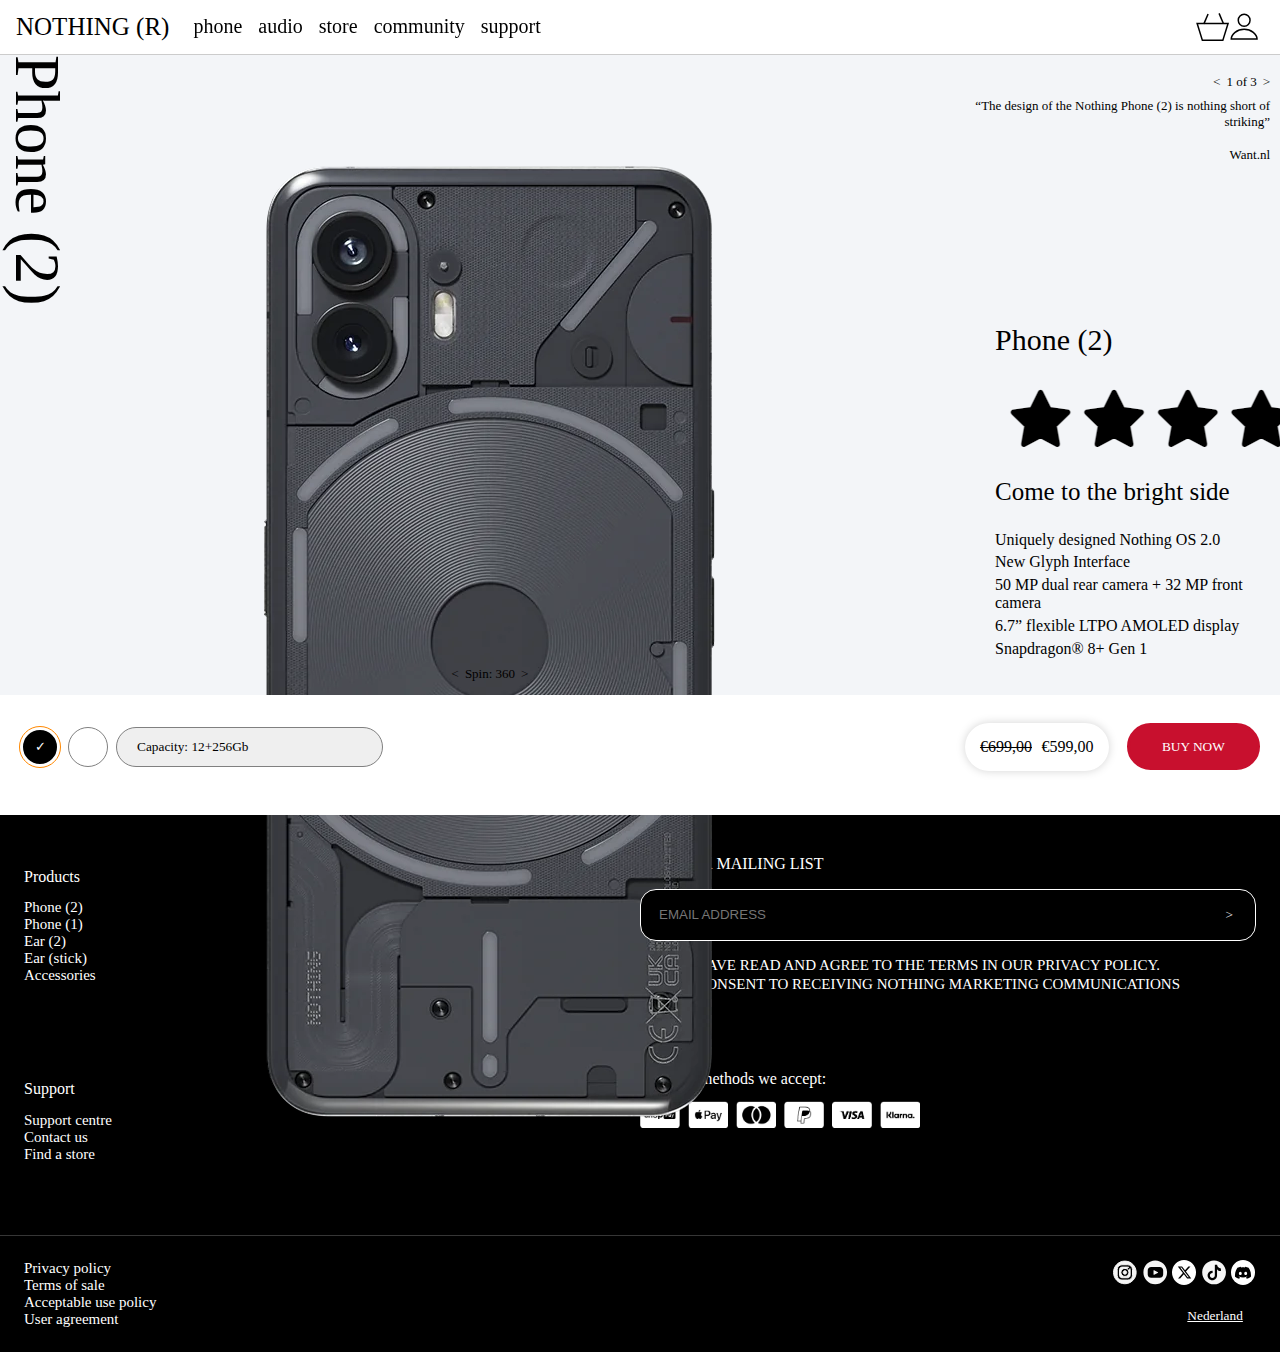
==== commit 60afa6cd: "Add files via upload" ====
--- a/phone2.html
+++ b/phone2.html
@@ -6,13 +6,13 @@
 	<meta name="author" content="Felix Nierman">
 	<meta name="viewport" content="width=device-width, initial-scale=1">
 	
-	<title>Nothing FED Project</title>
+	<title>Nothing Phone (2)</title>
 	
 	<link href="styles/style.css" rel="stylesheet">
 	<link rel="icon" type="image/png" href="images/faviconNothing.png">
 </head>
 <header>
-	<h1> <a href="./index.html">NOTHING (R)</a></h1>
+	<p> <a href="./index.html">NOTHING (R)</a></p>
 	<nav>
 		<a href="./index.html"><svg><g stroke="#000" stroke-width="1.5"><path d="m26.8206 27.3565 5.2376-16.7608h-30.90195l5.23762 16.7608z"></path><path d="m12.0775.93459-4.19012 9.95171"></path><path d="m23.0775.35252 4.19 9.95178"></path></g></svg></a>
 		<a href="./index.html"><svg><g stroke="#000" stroke-width="1.5"><path d="m14.1563 16.2843c7.114 0 12.881 4.8681 12.881 9.7361h-25.76191c0-4.868 5.76698-9.7361 12.88091-9.7361z"></path><ellipse cx="14.1557" cy="7.2445" rx="5.895" ry="5.89502"></ellipse></g></svg></a>
@@ -31,20 +31,39 @@
 		</ul>
 	</nav>
 </header>
+
 <body class="phone2">
 	<section>
 		<div>
 			<p>Phone (2)</p>
 			<img src="./images/phone(2).png" alt="Picture of Phone 2 with an octopus behind it">
-		</div>
-		<div>
 			<div>
 				<button><</button>
-				<p>1 of 3</p>
+				<p>Spin: 360</p>
 				<button>></button>
 			</div>
-			<p>“The design of the Nothing Phone (2) is nothing short of striking”</p>
-			<p>Want.nl</p>
+			<div>
+				<div>
+					<button><</button>
+					<p>1 of 3</p>
+					<button>></button>
+				</div>
+				<p>“The design of the Nothing Phone (2) is nothing short of striking”</p>
+				<p>Want.nl</p>
+			</div>
+		</div>
+		<div>
+			<h1>Phone (2)</h1>
+			<div>
+				<img src="./images/star.png" alt="Four and a half star rating">
+				<p>337 reviews</p>
+			</div>
+			<p>Come to the bright side</p>
+			<p>Uniquely designed Nothing OS 2.0</p>
+			<p>New Glyph Interface</p>
+			<p>50 MP dual rear camera + 32 MP front camera</p>
+			<p>6.7” flexible LTPO AMOLED display</p>
+			<p>Snapdragon® 8+ Gen 1</p>
 		</div>
 	</section>
 
@@ -62,60 +81,41 @@
 			<button>BUY NOW</button>
 		
 	</section>
-	
-
-
-
-
-
-
-
-
-
-
-
-
-
-
-
-
-
-
 
 	<footer>
-
-		<p>JOIN OUR MAILING LIST</p>
-		<form action="index.html">
-			<div>
-				<input type="email" placeholder="EMAIL ADDRESS">
-				<button>></button>
-			</div>
-		</form>
-		<!-- vraag of for goed is  -->
-		<div>
-			<input type="checkbox" id="privacy"><label for="privacy">YOU HAVE READ AND AGREE TO THE TERMS IN OUR PRIVACY POLICY.</label>
-		</div>
-		<div>
-			<input type="checkbox" id="marketing"><label for="marketing">YOU CONSENT TO RECEIVING NOTHING MARKETING COMMUNICATIONS</label>
+		<div>
+			<p>JOIN OUR MAILING LIST</p>
+			<form action="phone2.html">
+				<div>
+					<input type="email" placeholder="EMAIL ADDRESS">
+					<button>></button>
+				</div>
+			</form>
+			<div>
+				<input type="checkbox" id="privacy"><label for="privacy">YOU HAVE READ AND AGREE TO THE TERMS IN OUR PRIVACY POLICY.</label>
+			</div>
+			<div>
+				<input type="checkbox" id="marketing"><label for="marketing">YOU CONSENT TO RECEIVING NOTHING MARKETING COMMUNICATIONS</label>
+			</div>
 		</div>
 		<nav>
 			<div>
 				<h2>Products</h2>
 				<ul>
 					<li>
-						<a href="./index.html">Phone (2)</a>
-					</li>
-					<li>
-						<a href="./index.html">Phone (1)</a>
-					</li>
-					<li>
-						<a href="./index.html">Ear (2)</a>
-					</li>
-					<li>
-						<a href="./index.html">Ear (stick)</a>
-					</li>
-					<li>
-						<a href="./index.html">Accessories</a>
+						<a href="./phone2.html">Phone (2)</a>
+					</li>
+					<li>
+						<a href="./phone2.html">Phone (1)</a>
+					</li>
+					<li>
+						<a href="./phone2.html">Ear (2)</a>
+					</li>
+					<li>
+						<a href="./phone2.html">Ear (stick)</a>
+					</li>
+					<li>
+						<a href="./phone2.html">Accessories</a>
 					</li>
 				</ul>
 			</div>
@@ -124,28 +124,28 @@
 				<h2>Company</h2>
 				<ul>
 					<li>
-						<a href="./index.html">About us</a>
-					</li>
-					<li>
-						<a href="./index.html">Careers</a>
-					</li>
-					<li>
-						<a href="./index.html">Community</a>
-					</li>
-					<li>
-						<a href="./index.html">News room</a>
-					</li>
-					<li>
-						<a href="./index.html">Student program</a>
-					</li>
-					<li>
-						<a href="./index.html">Sustainability</a>
-					</li>
-					<li>
-						<a href="./index.html">Business enquiry</a>
-					</li>
-					<li>
-						<a href="./index.html">Press contact</a>
+						<a href="./phone2.html">About us</a>
+					</li>
+					<li>
+						<a href="./phone2.html">Careers</a>
+					</li>
+					<li>
+						<a href="./phone2.html">Community</a>
+					</li>
+					<li>
+						<a href="./phone2.html">News room</a>
+					</li>
+					<li>
+						<a href="./phone2.html">Student program</a>
+					</li>
+					<li>
+						<a href="./phone2.html">Sustainability</a>
+					</li>
+					<li>
+						<a href="./phone2.html">Business enquiry</a>
+					</li>
+					<li>
+						<a href="./phone2.html">Press contact</a>
 					</li>
 				</ul>
 			</div>
@@ -154,17 +154,18 @@
 				<h2>Support</h2>
 				<ul>
 					<li>
-						<a href="./index.html">Support centre</a>
-					</li>
-					<li>
-						<a href="./index.html">Contact us</a>
-					</li>
-					<li>
-						<a href="./index.html">Find a store</a>
+						<a href="./phone2.html">Support centre</a>
+					</li>
+					<li>
+						<a href="./phone2.html">Contact us</a>
+					</li>
+					<li>
+						<a href="./phone2.html">Find a store</a>
 					</li>
 				</ul>
 			</div>
 		</nav>
+		<div>
 			<h2>Payment methods we accept:</h2>
 			<ul>
 				<li>
@@ -186,27 +187,28 @@
 					<img alt="Klarna" src="./images/klarna.png">
 				</li>
 			</ul>
+		</div>
 		<nav>
 			<div>
-			<a href="./index.html">Privacy policy</a>
-			<a href="./index.html">Terms of sale</a>
-			<a href="./index.html">Acceptable use policy</a>
-			<a href="./index.html">User agreement</a>
-		</div>
-
-		<!-- Socials -->
-		<div>
-			<a href="./index.html"><svg><g fill="#f5f5f5" stroke="#f5f5f5"><path d="m10.1438 12.4257c0-.9704.7883-1.7587 1.7587-1.7587.9705 0 1.7588.7883 1.7588 1.7587s-.7883 1.7588-1.7588 1.7588c-.9704 0-1.7587-.7884-1.7587-1.7588z"></path><path d="m8.98265 7.1123h5.71785c.3594 0 .701.07758 1.0089.21688-.0259-.00151-.0521-.00227-.0784-.00227-.7378 0-1.3382.60031-1.3382 1.33814 0 .24471.0658.47453.1808.67235-.6987-.58304-1.597-.9344-2.5752-.9344-2.21879 0-4.0266 1.8078-4.0266 4.0266 0 2.2185 1.80393 4.0266 4.0266 4.0266 2.2188 0 4.0266-1.8078 4.0266-4.0266 0-.9903-.3601-1.8987-.9561-2.60105.1949.11109.4207.17465.6621.17465.7378 0 1.3381-.60032 1.3381-1.33815 0-.01247-.0001-.02491-.0005-.03731.1203.28948.1867.60679.1867.93938v5.71788c0 1.354-1.1008 2.4548-2.4548 2.4548h-5.71785c-1.35398 0-2.45482-1.1008-2.45482-2.4548v-5.71788c0-1.35398 1.10084-2.45482 2.45482-2.45482z"></path><path d="m.526123 12.4261c0-6.24792 5.067827-11.31575 11.315677-11.31575 6.2514 0 11.3158 5.06773 11.3158 11.31575 0 6.2479-5.0679 11.3157-11.3158 11.3157-6.24785 0-11.315677-5.0678-11.315677-11.3157zm14.174677 7.6597c2.648 0 4.8043-2.1517 4.8043-4.8008v-5.71786c0-2.65234-2.1561-4.80437-4.8043-4.80437h-5.71789c-2.64852 0-4.80437 2.15585-4.80437 4.80437v5.71786c0 2.6491 2.15639 4.8008 4.80437 4.8008z"></path></g></svg></a>
-			<a href="./index.html"><svg><g fill="#f5f5f5"><path d="m14.9187 12.3301-3.7219-2.0243c-.1528-.0852-.6748.0249-.6748.1989v3.9492c0 .174.5185.2841.6712.2024l3.8889-1.9248c.1562-.0853-.0072-.3126-.1634-.4014z"></path><path d="m12.2339.610352c-6.52401 0-11.815687 5.291678-11.815687 11.815748 0 6.524 5.291677 11.8157 11.815687 11.8157 6.5241 0 11.8158-5.2917 11.8158-11.8157 0-6.52407-5.2882-11.815748-11.8158-11.815748zm7.9447 13.832948c0 1.8716-1.5165 3.3917-3.3917 3.3917h-8.66911c-1.87162 0-3.39165-1.5165-3.39165-3.3917v-4.0345c0-1.87158 1.51647-3.39161 3.39165-3.39161h8.66911c1.8716 0 3.3917 1.51648 3.3917 3.39161z"></path></g></svg></a>
-			<a href="./index.html"><svg><g clip-path="url(#clip0_520_5)"><path d="M12 25C18.6274 25 24 19.4036 24 12.5C24 5.59644 18.6274 0 12 0C5.37258 0 0 5.59644 0 12.5C0 19.4036 5.37258 25 12 25Z" fill="white"></path><path d="M16.4023 6.40625H18.4707L13.9531 11.5684L19.2676 18.5938H15.1074L11.8467 14.334L8.12012 18.5938H6.04883L10.8799 13.0713L5.78516 6.40625H10.0508L12.9951 10.2998L16.4023 6.40625ZM15.6758 17.3574H16.8213L9.42676 7.57812H8.19629L15.6758 17.3574Z" fill="black"></path></g><defs><clipPath id="clip0_520_5"><rect width="24" height="25" fill="white"></rect></clipPath></defs></svg></a>
-			<a href="./index.html"><svg><path d="m12.0715.610352c-6.55393 0-11.86984 5.315918-11.86984 11.869848 0 6.5539 5.31591 11.8698 11.86984 11.8698 6.5539 0 11.8698-5.3159 11.8698-11.8698 0-6.55393-5.3123-11.869848-11.8698-11.869848zm6.8322 10.385648c-.1284.0107-.2533.0178-.3818.0178-1.4021 0-2.7079-.7064-3.4749-1.87658v6.39338c0 2.6116-2.1157 4.7272-4.7273 4.7272-2.61154 0-4.7272-2.1156-4.7272-4.7272s2.11566-4.7272 4.7272-4.7272c.0999 0 .1963.0071.2926.0142v2.3297c-.0963-.0107-.1927-.0285-.2926-.0285-1.33073 0-2.41175 1.081-2.41175 2.4118s1.08102 2.4118 2.41175 2.4118c1.3308 0 2.5081-1.0489 2.5081-2.3833l.025-10.86013h2.2263c.2105 1.99793 1.8195 3.55702 3.8246 3.7033v2.58663z" fill="#f5f5f5"></path></svg></a>
-			<a href="./index.html"><svg><ellipse cx="12" cy="12.5" fill="#fff" rx="12" ry="12.5"></ellipse><path d="m17.5781 7.66406c1.8047 2.67974 2.7071 5.68754 2.3789 9.16014 0 0 0 .0274-.0273.0274-1.2031.9023-2.5703 1.5859-4.0195 2.0234-.0274.0273-.0274 0-.0547 0-.3008-.4375-.5743-.875-.8203-1.3398 0-.0274 0-.0547.0273-.0821.4375-.164.8477-.3554 1.2578-.6015.0274 0 .0274-.0547 0-.0821-.082-.0547-.1641-.1093-.2461-.1914-.0273 0-.0273 0-.0547 0-2.5976 1.2031-5.4414 1.2031-8.06638 0-.02734 0-.05468 0-.05468 0-.08203.0821-.16406.1367-.2461.1914-.05468.0274-.02734.0821 0 .0821.38282.2461.82032.4375 1.25782.6015.02734.0274.02734.0547.02734.0821-.24609.4648-.51953.9023-.82031 1.3398-.02735 0-.05469.0273-.05469 0-1.44922-.4375-2.81641-1.1211-4.01953-2.0234-.02735 0-.02735-.0274-.02735-.0274-.27343-3.0078.30079-6.043 2.37891-9.16014h.02735c1.03906-.49218 2.13281-.82031 3.2539-1.01172.02734-.02734.05469 0 .05469 0 .16406.27344.30073.57422.41013.84766 1.2305-.19141 2.461-.19141 3.6914 0 .1094-.27344.2461-.57422.4102-.84766 0 0 .0273-.02734.0547 0 1.1211.19141 2.2148.51954 3.2539 1.01172zm-8.25779 7.32814c.79299 0 1.44919-.7383 1.44919-1.6133 0-.9023-.6289-1.6133-1.44919-1.6133-.79297 0-1.44922.711-1.44922 1.6133 0 .875.65625 1.6133 1.44922 1.6133zm5.33199 0c.8204 0 1.4493-.7383 1.4493-1.6133.0273-.9023-.6289-1.6133-1.4493-1.6133-.7929 0-1.4218.711-1.4218 1.6133 0 .875.6289 1.6133 1.4218 1.6133z" fill="#000"></path></svg></a>
-		</div>
+				<a href="./phone2.html">Privacy policy</a>
+				<a href="./phone2.html">Terms of sale</a>
+				<a href="./phone2.html">Acceptable use policy</a>
+				<a href="./phone2.html">User agreement</a>
+			</div>
+
+			<!-- Socials -->
+			<div>
+				<a href="./phone2.html"><svg><g fill="#f5f5f5" stroke="#f5f5f5"><path d="m10.1438 12.4257c0-.9704.7883-1.7587 1.7587-1.7587.9705 0 1.7588.7883 1.7588 1.7587s-.7883 1.7588-1.7588 1.7588c-.9704 0-1.7587-.7884-1.7587-1.7588z"></path><path d="m8.98265 7.1123h5.71785c.3594 0 .701.07758 1.0089.21688-.0259-.00151-.0521-.00227-.0784-.00227-.7378 0-1.3382.60031-1.3382 1.33814 0 .24471.0658.47453.1808.67235-.6987-.58304-1.597-.9344-2.5752-.9344-2.21879 0-4.0266 1.8078-4.0266 4.0266 0 2.2185 1.80393 4.0266 4.0266 4.0266 2.2188 0 4.0266-1.8078 4.0266-4.0266 0-.9903-.3601-1.8987-.9561-2.60105.1949.11109.4207.17465.6621.17465.7378 0 1.3381-.60032 1.3381-1.33815 0-.01247-.0001-.02491-.0005-.03731.1203.28948.1867.60679.1867.93938v5.71788c0 1.354-1.1008 2.4548-2.4548 2.4548h-5.71785c-1.35398 0-2.45482-1.1008-2.45482-2.4548v-5.71788c0-1.35398 1.10084-2.45482 2.45482-2.45482z"></path><path d="m.526123 12.4261c0-6.24792 5.067827-11.31575 11.315677-11.31575 6.2514 0 11.3158 5.06773 11.3158 11.31575 0 6.2479-5.0679 11.3157-11.3158 11.3157-6.24785 0-11.315677-5.0678-11.315677-11.3157zm14.174677 7.6597c2.648 0 4.8043-2.1517 4.8043-4.8008v-5.71786c0-2.65234-2.1561-4.80437-4.8043-4.80437h-5.71789c-2.64852 0-4.80437 2.15585-4.80437 4.80437v5.71786c0 2.6491 2.15639 4.8008 4.80437 4.8008z"></path></g></svg></a>
+				<a href="./phone2.html"><svg><g fill="#f5f5f5"><path d="m14.9187 12.3301-3.7219-2.0243c-.1528-.0852-.6748.0249-.6748.1989v3.9492c0 .174.5185.2841.6712.2024l3.8889-1.9248c.1562-.0853-.0072-.3126-.1634-.4014z"></path><path d="m12.2339.610352c-6.52401 0-11.815687 5.291678-11.815687 11.815748 0 6.524 5.291677 11.8157 11.815687 11.8157 6.5241 0 11.8158-5.2917 11.8158-11.8157 0-6.52407-5.2882-11.815748-11.8158-11.815748zm7.9447 13.832948c0 1.8716-1.5165 3.3917-3.3917 3.3917h-8.66911c-1.87162 0-3.39165-1.5165-3.39165-3.3917v-4.0345c0-1.87158 1.51647-3.39161 3.39165-3.39161h8.66911c1.8716 0 3.3917 1.51648 3.3917 3.39161z"></path></g></svg></a>
+				<a href="./phone2.html"><svg><g clip-path="url(#clip0_520_5)"><path d="M12 25C18.6274 25 24 19.4036 24 12.5C24 5.59644 18.6274 0 12 0C5.37258 0 0 5.59644 0 12.5C0 19.4036 5.37258 25 12 25Z" fill="white"></path><path d="M16.4023 6.40625H18.4707L13.9531 11.5684L19.2676 18.5938H15.1074L11.8467 14.334L8.12012 18.5938H6.04883L10.8799 13.0713L5.78516 6.40625H10.0508L12.9951 10.2998L16.4023 6.40625ZM15.6758 17.3574H16.8213L9.42676 7.57812H8.19629L15.6758 17.3574Z" fill="black"></path></g><defs><clipPath id="clip0_520_5"><rect width="24" height="25" fill="white"></rect></clipPath></defs></svg></a>
+				<a href="./phone2.html"><svg><path d="m12.0715.610352c-6.55393 0-11.86984 5.315918-11.86984 11.869848 0 6.5539 5.31591 11.8698 11.86984 11.8698 6.5539 0 11.8698-5.3159 11.8698-11.8698 0-6.55393-5.3123-11.869848-11.8698-11.869848zm6.8322 10.385648c-.1284.0107-.2533.0178-.3818.0178-1.4021 0-2.7079-.7064-3.4749-1.87658v6.39338c0 2.6116-2.1157 4.7272-4.7273 4.7272-2.61154 0-4.7272-2.1156-4.7272-4.7272s2.11566-4.7272 4.7272-4.7272c.0999 0 .1963.0071.2926.0142v2.3297c-.0963-.0107-.1927-.0285-.2926-.0285-1.33073 0-2.41175 1.081-2.41175 2.4118s1.08102 2.4118 2.41175 2.4118c1.3308 0 2.5081-1.0489 2.5081-2.3833l.025-10.86013h2.2263c.2105 1.99793 1.8195 3.55702 3.8246 3.7033v2.58663z" fill="#f5f5f5"></path></svg></a>
+				<a href="./phone2.html"><svg><ellipse cx="12" cy="12.5" fill="#fff" rx="12" ry="12.5"></ellipse><path d="m17.5781 7.66406c1.8047 2.67974 2.7071 5.68754 2.3789 9.16014 0 0 0 .0274-.0273.0274-1.2031.9023-2.5703 1.5859-4.0195 2.0234-.0274.0273-.0274 0-.0547 0-.3008-.4375-.5743-.875-.8203-1.3398 0-.0274 0-.0547.0273-.0821.4375-.164.8477-.3554 1.2578-.6015.0274 0 .0274-.0547 0-.0821-.082-.0547-.1641-.1093-.2461-.1914-.0273 0-.0273 0-.0547 0-2.5976 1.2031-5.4414 1.2031-8.06638 0-.02734 0-.05468 0-.05468 0-.08203.0821-.16406.1367-.2461.1914-.05468.0274-.02734.0821 0 .0821.38282.2461.82032.4375 1.25782.6015.02734.0274.02734.0547.02734.0821-.24609.4648-.51953.9023-.82031 1.3398-.02735 0-.05469.0273-.05469 0-1.44922-.4375-2.81641-1.1211-4.01953-2.0234-.02735 0-.02735-.0274-.02735-.0274-.27343-3.0078.30079-6.043 2.37891-9.16014h.02735c1.03906-.49218 2.13281-.82031 3.2539-1.01172.02734-.02734.05469 0 .05469 0 .16406.27344.30073.57422.41013.84766 1.2305-.19141 2.461-.19141 3.6914 0 .1094-.27344.2461-.57422.4102-.84766 0 0 .0273-.02734.0547 0 1.1211.19141 2.2148.51954 3.2539 1.01172zm-8.25779 7.32814c.79299 0 1.44919-.7383 1.44919-1.6133 0-.9023-.6289-1.6133-1.44919-1.6133-.79297 0-1.44922.711-1.44922 1.6133 0 .875.65625 1.6133 1.44922 1.6133zm5.33199 0c.8204 0 1.4493-.7383 1.4493-1.6133.0273-.9023-.6289-1.6133-1.4493-1.6133-.7929 0-1.4218.711-1.4218 1.6133 0 .875.6289 1.6133 1.4218 1.6133z" fill="#000"></path></svg></a>
+			</div>
 			<!-- /* Deze button laat een menu zien met allerlei landen */ -->
 			<button>Nederland</button>
 		</nav>
 		
-	</footer>
+	</footer>	
 	<script src="scripts/script.js"></script>
 </body>
 	
--- a/styles/style.css
+++ b/styles/style.css
@@ -13,7 +13,6 @@
 /*********************/
 /* CUSTOM PROPERTIES */
 /*********************/
-@media (prefers-color-scheme: light) {
 :root {
 	/* startje */
 	--color-text:#111;
@@ -29,27 +28,16 @@
 	
 	--border-color: rgba(0,0,0,0.2);
 }
-}
-
-/* wel of geen dark of light mode? */
-@media (prefers-color-scheme: dark) {
-:root {
-	/* startje */
-	--color-text:#111;
-	--color-background:#eee;
-
-	--color-main: black;
-	--color-secondary: white;
-	--color-accent: #002F6C;
-
-	--background-color-main: white;
-	--background-color-secondary: black;
-	--background-color-accent: #002F6C;
-	
-	--border-color: rgba(0,0,0,0.2);
-}
-}
-
+
+@font-face {
+	font-family: "Ndot";
+	src: url(Ndot-55.otf);
+}
+
+@font-face {
+	font-family: Ntype;
+	src: url(NType82Mono-Regular.otf);
+}
 
 /****************/
 /* JOUW STYLING */
@@ -67,12 +55,12 @@
 	align-items: center;
 }
 
-h1 {
+h1, header p {
 	margin: 0 auto 0 0;
 	padding: 0;
 }
 
-h1 a {
+h1 a , header p a {
 	font-family: "Ndot";
 	font-size: 25px;
 	font-weight: 100;
@@ -144,7 +132,7 @@
 	flex-direction: column;
 	list-style: none;
 	
-	font-family: "Ndot";
+	font-family: Ndot;
 	margin: 0;
 	padding: 0;
 	width: 100%;
@@ -157,6 +145,10 @@
 	color: var(--color-main);
 }
 
+header nav:nth-of-type(2):focus-within, nav:nth-of-type(2) {
+	translate: 0% 0%;
+}
+
 /* ////////////////////////////////// */
 /* 				body				  */
 /* ////////////////////////////////// */
@@ -165,15 +157,7 @@
 body {
 	margin: 0;
 	padding: 0;
-	font-family: "Ntype 82 Mono";
-}
-
-@media screen and (min-width: 700px) {
-	section section {
-		display: grid;
-		grid-template-columns: 2fr 400px;
-		
-	}
+	font-family: Ntype;
 }
 
 /* > betekent direct-child-combinator */
@@ -204,7 +188,7 @@
 }
 
 section > div:first-of-type > p {
-	font-family: "Ndot";
+	font-family: Ndot;
 	font-weight: 500;
 	font-size: 5em;
 	writing-mode: vertical-rl;
@@ -254,14 +238,24 @@
 	border: solid var(--color-secondary) 3px;
 }
 
-
-section:nth-of-type(2) ul li{
+section:nth-of-type(2) ul {
+	margin: 0 1.5em;
+	padding: 0;
+}
+
+section:nth-of-type(2) ul li {
 	list-style: none;
+	margin: 3em 0;
+	padding: 0;
+}
+section:nth-of-type(2) ul li p {
+	margin: 0;
 }
 
 section:nth-of-type(2) ul li p:first-of-type{
 	font-weight: bold;
 }
+
 /* ////////////////////////////////// */
 /* 				FOOTER				  */
 /* ////////////////////////////////// */
@@ -273,7 +267,7 @@
 
 }
 
-footer form div {
+footer > div form div {
 	border: solid var(--color-secondary) 1px;
 	border-radius: 1em;
 	padding: 1em;
@@ -283,31 +277,31 @@
 	position: relative;
 }
 
-footer form div input[type="email"] {
+footer > div form div input[type="email"] {
 	border: none;
 	background-color: transparent;
 }
 
-footer form div button {
-	font-family: "Ndot";
+footer > div form div button {
+	font-family: Ndot;
 	border: none;
 	background-color: transparent;
 	color: var(--color-secondary);
 }
 
-footer > div:nth-of-type(1) {
+footer > div > div:nth-of-type(1) {
 	margin-top: 1em;
 	display: flex;
 	align-items: flex-start;	
 }
 
-footer > div:nth-of-type(2) {
+footer > div > div:nth-of-type(2) {
 	margin-bottom: 1em;	
 	display: flex;
 	align-items: flex-start;	
 }
 
-footer > div label {
+footer > div > div label {
 	font-size: 15px;
 	font-weight: lighter;
 }
@@ -326,7 +320,7 @@
 
 }
 
-footer nav:nth-of-type(1) div h2 {
+footer h2 {
 	font-size: 16px;
 	font-weight: lighter;
 }
@@ -343,25 +337,19 @@
 	color: var(--color-secondary);
 }
 
-footer > h2 {
-	font-weight: lighter;
-	font-size: 15px;
-}
-
-footer > ul {
+footer > div:nth-of-type(2) > ul {
 	list-style: none;
 	display: flex;
 	padding: 0;
 	margin: 0 0 5em 0;
 }
 
-footer > ul li img {
+footer > div:nth-of-type(2) > ul li img {
 	width: 2.5em;
 	margin: 0 .5em 0 0;
-
-}
-
-footer > nav:nth-of-type(2) {
+}
+
+footer nav:nth-of-type(2) {
 	display: grid;
 	grid-template-columns: 1fr 1fr;
 	align-items: start;
@@ -371,54 +359,61 @@
 	position: relative;
 }
 
-footer > nav:nth-of-type(2) div:nth-of-type(1){
+footer nav:nth-of-type(2) div:nth-of-type(1){
 	display: flex;
 	flex-direction: column;
 }
 
-footer > nav:nth-of-type(2) div:nth-of-type(2){
+footer nav:nth-of-type(2) div:nth-of-type(2){
 	display: flex;
 	justify-content: end;
 }
 
-footer > nav a {
+footer nav a {
 	font-weight: lighter;
 	font-size: 15px;
 	text-decoration: none;
 	color: var(--color-secondary);
 }
 
-footer > nav a svg {
+footer nav a svg {
 	fill: none;
 	height: 25px;
 	width: 25px;
 	margin: 0 0 0 .3em;
 }
 
-footer > nav button {
+footer nav button {
 	width: 3em;
 	color: var(--color-secondary);
 	text-decoration: underline;
-	font-family: "Ntype 82 Mono";
+	font-family: Ntype;
 	position: absolute;
 	right: 4.4em;
 	bottom: 1.4em;
 }
 
-
-/* TWEEDE PAGINA */
+/* ///////////////////////////////// */
+/* 			TWEEDE PAGINA			 */
+/* ///////////////////////////////// */
+body[class="phone2"] section:nth-of-type(1) {
+	position: relative;
+	background-color: #F3F5F8;
+
+}
+
 body[class="phone2"] section:nth-of-type(1) > div:first-of-type {
 	width: 100%;
-	background-color: rgb(230, 230, 230);
-}
-
-body[class="phone2"] section div p:first-of-type {
+	height: calc(90vw);
+}
+
+body[class="phone2"] section:first-of-type > div:first-of-type > p:first-of-type {
 	color: var(--color-main);
 	font-size: 4em;
 	z-index: 1;
 }
 
-body[class="phone2"] section div img {
+body[class="phone2"] section > div > img {
 	width: 150%;
 	height: auto;
 
@@ -426,49 +421,110 @@
 	overflow: hidden;
 }
 
-body[class="phone2"] section:nth-of-type(1) div:nth-of-type(2) {
+body[class="phone2"] section:nth-of-type(1) div:nth-of-type(1) div:nth-of-type(2) {
 	display: flex;
 	flex-direction: column;
 	align-items: end;
 
 	position: absolute;
 	right: 1em;
-	top: 5em;
-}
-
-body[class="phone2"] section div:nth-of-type(2) p{
+	top: 0;
+}
+
+body[class="phone2"] section:first-of-type div:nth-of-type(1) div:nth-of-type(2) p{
 	color: var(--color-main);
 	font-size: 13px;
 	max-width: 30%;
 	text-align: end;
 }
 
-body[class="phone2"] section div:nth-of-type(2) div{
+body[class="phone2"] section:first-of-type div:nth-of-type(1) div:nth-of-type(2) div{
 	width: 40%;
 	height: auto;
 	display: flex;
 	justify-content: end;
 }
 
-body[class="phone2"] section div:nth-of-type(2) div button{
+body[class="phone2"] section:first-of-type div:nth-of-type(1) div:nth-of-type(2) div button{
 	background-color: transparent;
 	border: none;
-	font-family: "Ndot";
-}
-
-
-/* STICKY MENU  */
+	font-family: Ndot;
+}
+
+body[class="phone2"] section > div:nth-of-type(1) > div:nth-of-type(1) {
+	position: absolute;
+	left: 0;
+	right: 0;
+	bottom: 0;
+	display: flex;
+	justify-content: center;
+	height: auto;
+}
+
+body[class="phone2"] section div:nth-of-type(1) div:nth-of-type(1) p {
+	font-size: 13px;
+}
+
+body[class="phone2"] section div:nth-of-type(1) div:nth-of-type(1) button {
+	background-color: transparent;
+	border: none;
+	font-family: Ndot;
+}
+
+body[class="phone2"] section div:nth-of-type(3) {
+	padding: 1.5em;
+}
+
+body[class="phone2"] section:first-of-type > div:nth-of-type(2) h1 {
+	font-weight: 500;
+	font-size: 30px;
+	margin-bottom: .5em;
+}
+
+body[class="phone2"] section:first-of-type div:nth-of-type(2) div {
+	display: flex;
+	align-items: center;
+	justify-content: start;
+	height: fit-content;
+	margin: 0 -.4em;
+	width: fit-content;
+}
+
+body[class="phone2"] section:first-of-type div:nth-of-type(2) > div > img {
+	min-width: auto;
+	height: 25px;
+	object-fit:contain;
+}
+
+body[class="phone2"] section:first-of-type div:nth-of-type(2) div p {
+	font-size: 16px;
+}
+
+body[class="phone2"] section:first-of-type div:nth-of-type(2) > p:first-of-type {
+	font-size: 25px;
+	margin-bottom: 1em;
+}
+
+body[class="phone2"] section:first-of-type div:nth-of-type(2) p {
+	font-size: 16px;
+	margin: .3em 0;
+}
+/* ///////////////////////////////// */
+/*			 STICKY MENU 			 */
+/* ///////////////////////////////// */
 body[class="phone2"] section:nth-of-type(2) {
 	display: grid;
 	grid-template-columns: 50% 50%;
 	
-	background-color: rgb(245, 245, 245);
+	background-color: var(--background-color-main);
 	padding: 1em 0 2em 0;
 
 	position: sticky;
 	left: 0;
 	right: 0;
 	bottom: 0;
+
+	z-index: 1;
 }
 
 body[class="phone2"] section:nth-of-type(2) div{
@@ -522,7 +578,7 @@
 	margin: 0 .3em;
 	padding-left: 1.5em;
 	text-align: start;
-	font-family: "Ntype 82 Mono";
+	font-family: Ntype;
 }
 
 body[class="phone2"] section:nth-of-type(2) div:nth-of-type(2) {
@@ -530,6 +586,7 @@
 	justify-content: center;
 	align-items: center;
 	border-radius: 3em;
+	box-shadow: #d4d4d4 0 0 10px;
 	background-color: white;
 	height: 3em;
 	width: 90%;
@@ -548,7 +605,147 @@
 	height: 3.5em;
 	margin: 0 1.5em 0 .5em;
 	background-color: #C8102E;
-	border: solid #C8102E 1px;
+	border: solid #C8102E 3px;
 	border-radius: 3em;
 	color: white;
-}+	font-family: Ntype;
+}
+
+body[class="phone2"] section:nth-of-type(2) > button:hover {
+	background-color: var(--background-color-main);
+	border: solid #C8102E 3px;
+	color: #C8102E;
+	font-weight: 700;
+}
+
+button {
+	cursor: pointer;
+}
+
+
+
+@media screen and (min-width: 50em) {
+
+	header h1, header > p {
+		order: 1;
+		margin: 0;
+	}
+	
+	header nav:nth-of-type(1) {
+		order: 3;
+	}
+
+	header nav button {
+		display: none;
+	}
+
+	header nav:nth-of-type(2) {
+		position: static;
+		translate: unset;
+		padding: 0;
+		margin-right: auto;
+
+		background: none;
+
+		order: 2;
+	}
+
+	header nav:nth-of-type(2) ul {
+		display: flex;
+		flex-direction: row;
+		margin-left: 1em;
+	}
+
+	header nav:nth-of-type(2) ul li a {
+		border: none;
+		padding: 0 .4em;
+		font-size: 20px;
+	}
+
+	section section {
+		display: grid;
+		grid-template-columns: 2fr 400px;	
+	}
+
+	body > section:last-of-type ul {
+		display: flex;
+		flex-direction: row;
+		justify-content: space-around;
+		
+		margin: 2em;
+	}
+
+	body > section:last-of-type ul li p {
+		font-size: 20px;
+		text-align: center;
+		padding: 0 1em;
+	}
+
+	/* tweede pagina  */
+	body[class="phone2"] section:nth-of-type(1) {
+		display: grid;
+		grid-template-columns: 2fr 300px;
+	}
+
+
+	body[class="phone2"] section:nth-of-type(1) div:first-of-type {
+		height: 40em;
+		overflow: visible;
+
+	}
+
+	body[class="phone2"] section:nth-of-type(1) div:first-of-type img {
+		height: 40em;
+		width: auto;
+	}
+
+	body[class="phone2"] section:nth-of-type(1) div:nth-of-type(1) div:nth-of-type(2) {
+		right: -290px;
+		top: 1em;
+		width: 100%;
+	}
+
+	body[class="phone2"] section:first-of-type div:nth-of-type(1) div:nth-of-type(2) > p {
+		max-width: 300px;
+	}
+
+	body[class="phone2"] section:nth-of-type(2) {
+		display: grid;
+		grid-template-columns: 2fr 10em 10em;
+		gap: 1em;
+		align-items: center;
+	}
+
+	body[class="phone2"] section:nth-of-type(2) div:first-of-type {
+		grid-column: span 1;
+		justify-content: start;
+	}
+	body[class="phone2"] section:nth-of-type(2) div:first-of-type button:nth-of-type(3) {
+		flex-grow: 0;
+		width: 20em;
+	}
+
+	/* Footer  */
+	footer {
+		display: grid;
+		grid-template-areas: 
+			"a b"
+			"a c"
+			"d d";
+		grid-template-columns: 1fr 1fr;
+	}
+
+	footer > div:first-of-type {
+		grid-area: b;
+	}
+
+	footer > div:nth-of-type(2) {
+		grid-area: c;
+	}
+	footer nav:first-of-type {
+		grid-area: a;
+	}
+	footer nav:last-of-type {
+		grid-area: d;
+	}
+}
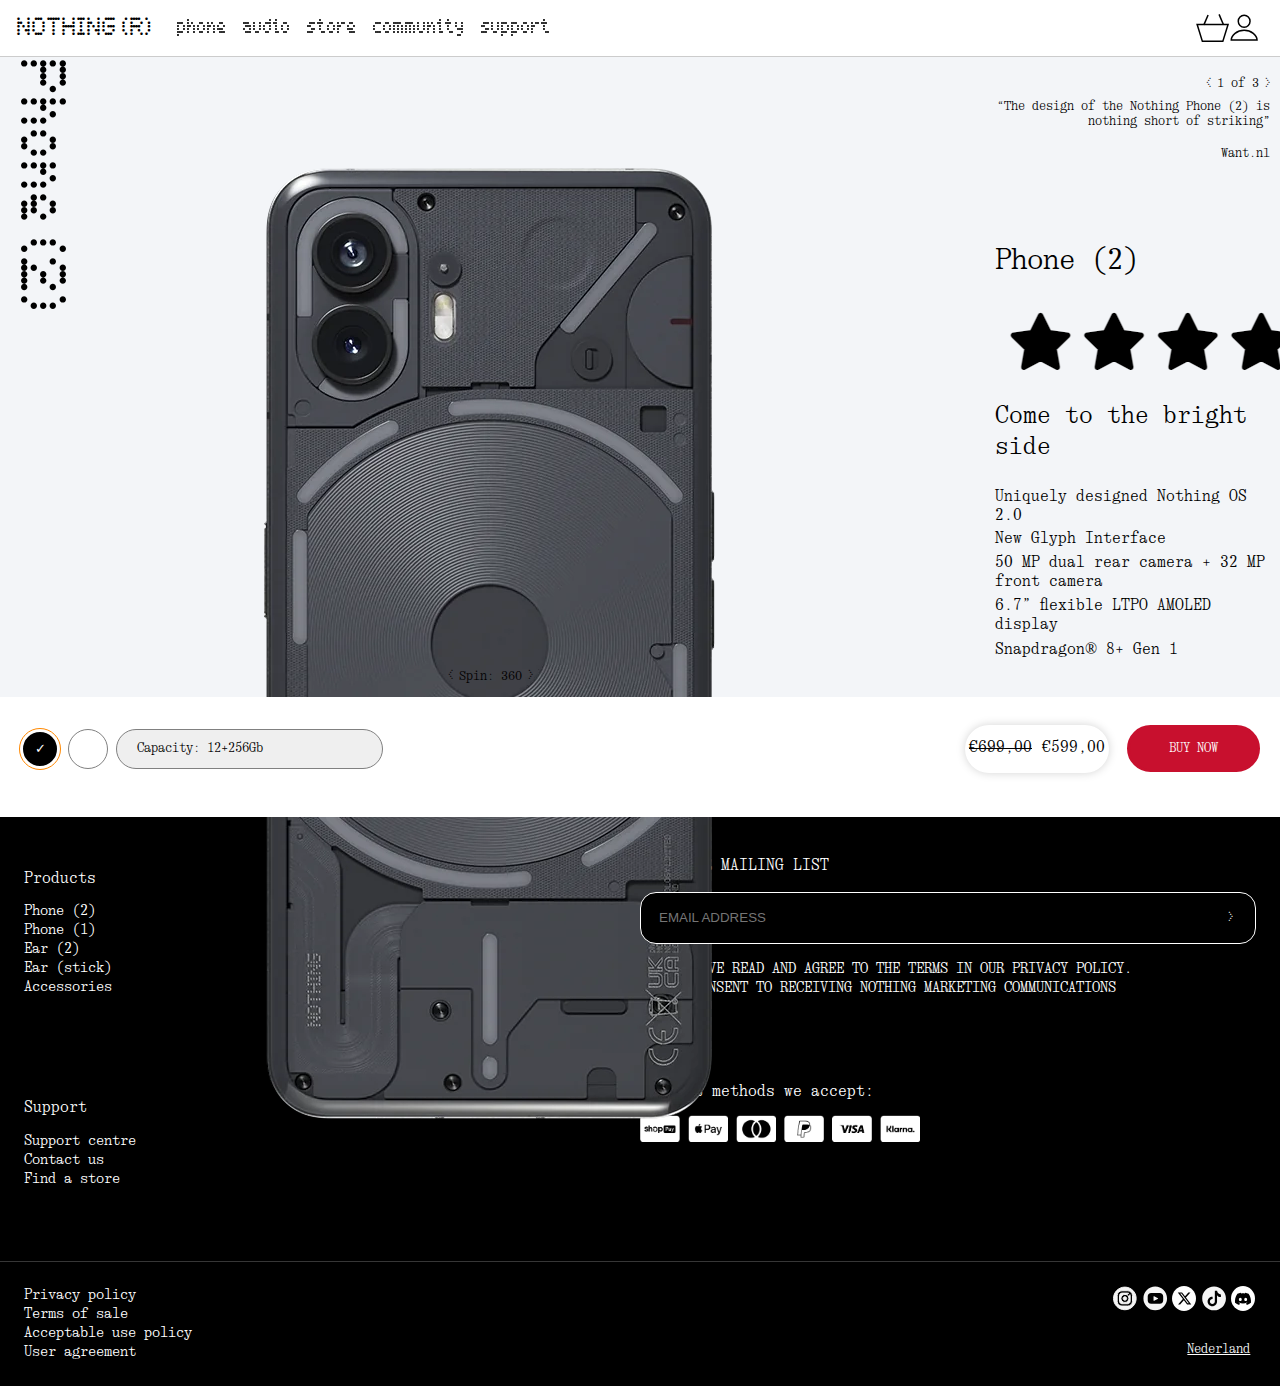
==== commit ba170111: "Add files via upload" ====
--- a/phone2.html
+++ b/phone2.html
@@ -11,28 +11,28 @@
 	<link href="styles/style.css" rel="stylesheet">
 	<link rel="icon" type="image/png" href="images/faviconNothing.png">
 </head>
-<header>
-	<p> <a href="./index.html">NOTHING (R)</a></p>
-	<nav>
-		<a href="./index.html"><svg><g stroke="#000" stroke-width="1.5"><path d="m26.8206 27.3565 5.2376-16.7608h-30.90195l5.23762 16.7608z"></path><path d="m12.0775.93459-4.19012 9.95171"></path><path d="m23.0775.35252 4.19 9.95178"></path></g></svg></a>
-		<a href="./index.html"><svg><g stroke="#000" stroke-width="1.5"><path d="m14.1563 16.2843c7.114 0 12.881 4.8681 12.881 9.7361h-25.76191c0-4.868 5.76698-9.7361 12.88091-9.7361z"></path><ellipse cx="14.1557" cy="7.2445" rx="5.895" ry="5.89502"></ellipse></g></svg></a>
-		<button>
-			<svg xmlns="http://www.w3.org/2000/svg"><path d="m.892578.939453h17.607422" stroke="#000"></path></svg>
-			<svg xmlns="http://www.w3.org/2000/svg"><path d="m.892578.939453h17.607422" stroke="#000"></path></svg>
-		</button>
-	</nav>
-	<nav>
-		<ul>
-			<li><a href="./index.html">phone</a></li>
-			<li><a href="./index.html">audio</a></li>
-			<li><a href="./index.html">store</a></li>
-			<li><a href="./index.html">community</a></li>
-			<li><a href="./index.html">support</a></li>
-		</ul>
-	</nav>
-</header>
 
 <body class="phone2">
+	<header>
+		<p> <a href="./index.html">NOTHING (R)</a></p>
+		<nav>
+			<a href="./index.html"><svg><g stroke="#000" stroke-width="1.5"><path d="m26.8206 27.3565 5.2376-16.7608h-30.90195l5.23762 16.7608z"></path><path d="m12.0775.93459-4.19012 9.95171"></path><path d="m23.0775.35252 4.19 9.95178"></path></g></svg></a>
+			<a href="./index.html"><svg><g stroke="#000" stroke-width="1.5"><path d="m14.1563 16.2843c7.114 0 12.881 4.8681 12.881 9.7361h-25.76191c0-4.868 5.76698-9.7361 12.88091-9.7361z"></path><ellipse cx="14.1557" cy="7.2445" rx="5.895" ry="5.89502"></ellipse></g></svg></a>
+			<button>
+				<svg xmlns="http://www.w3.org/2000/svg"><path d="m.892578.939453h17.607422" stroke="#000"></path></svg>
+				<svg xmlns="http://www.w3.org/2000/svg"><path d="m.892578.939453h17.607422" stroke="#000"></path></svg>
+			</button>
+		</nav>
+		<nav>
+			<ul>
+				<li><a href="./index.html">phone</a></li>
+				<li><a href="./index.html">audio</a></li>
+				<li><a href="./index.html">store</a></li>
+				<li><a href="./index.html">community</a></li>
+				<li><a href="./index.html">support</a></li>
+			</ul>
+		</nav>
+	</header>
 	<section>
 		<div>
 			<p>Phone (2)</p>
--- a/styles/style.css
+++ b/styles/style.css
@@ -4,11 +4,6 @@
 *, *::after, *::before {
   box-sizing:border-box;  
 }
-
-
-
-
-
 
 /*********************/
 /* CUSTOM PROPERTIES */
@@ -30,13 +25,13 @@
 }
 
 @font-face {
-	font-family: "Ndot";
-	src: url(Ndot-55.otf);
+	font-family: Ndot;
+	src: url(fonts/Ndot-55.otf);
 }
 
 @font-face {
 	font-family: Ntype;
-	src: url(NType82Mono-Regular.otf);
+	src: url(fonts/NType82Mono-Regular.otf);
 }
 
 /****************/
@@ -61,7 +56,7 @@
 }
 
 h1 a , header p a {
-	font-family: "Ndot";
+	font-family: Ndot;
 	font-size: 25px;
 	font-weight: 100;
 	margin: 0 auto 0 0;
